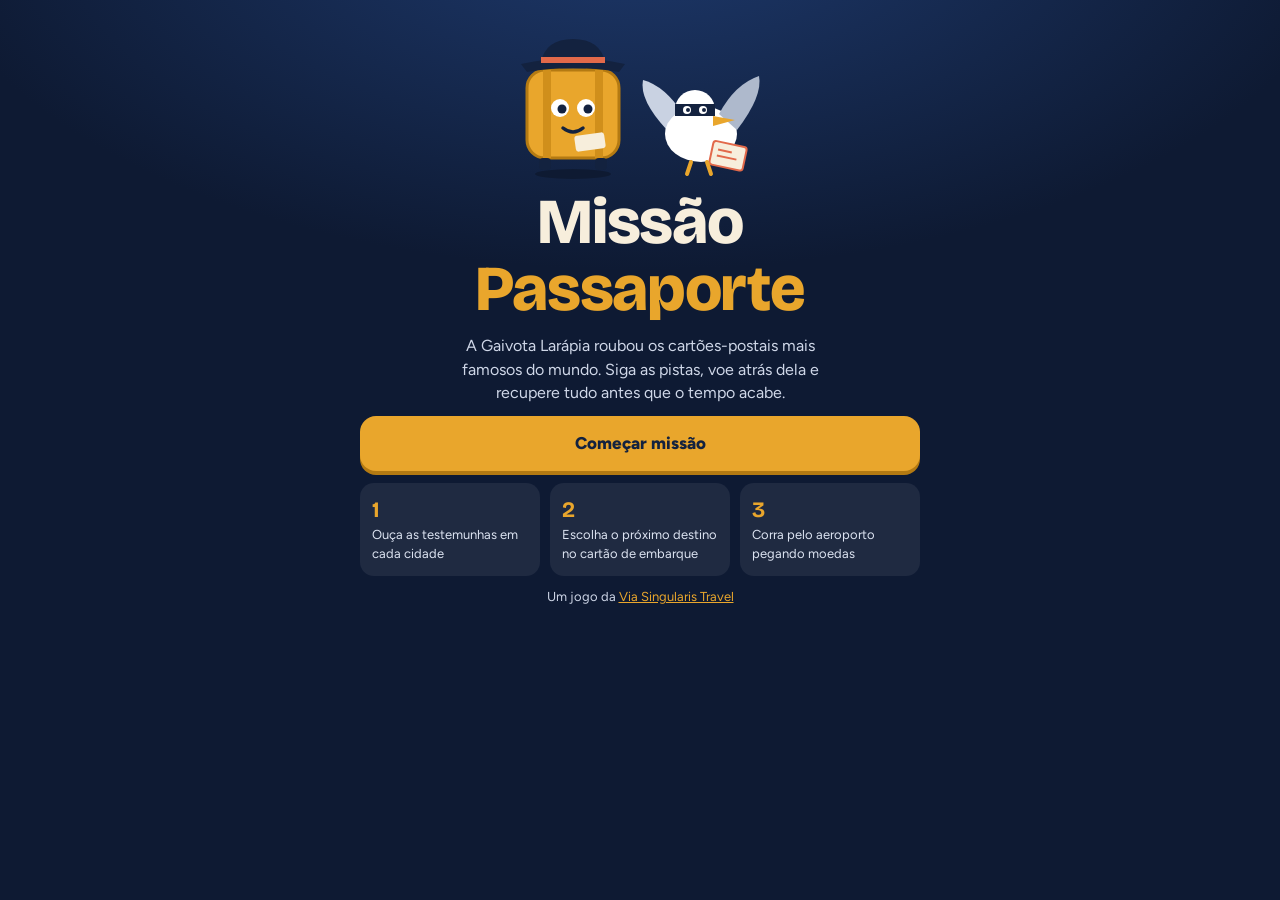
==== jogo/index.html @ bc51c883 "Adiciona o jogo Missão Passaporte" ====
<!doctype html>
<html lang="pt-BR">
<head>
<meta charset="utf-8">
<meta name="viewport" content="width=device-width,initial-scale=1,viewport-fit=cover">
<meta name="description" content="Missão Passaporte: um jogo de detetive viajante da Via Singularis Travel">
<title>Missão Passaporte</title>
<style>
@font-face{font-family:'Bricolage Grotesque';src:url(../bricolage-latin.woff2) format('woff2');font-weight:200 800;font-display:swap}
@font-face{font-family:'Figtree';src:url(../figtree-latin.woff2) format('woff2');font-weight:300 900;font-display:swap}
/* Layout: uma "caderneta de viagem" central, cartões de embarque como escolhas, céu noturno de aeroporto ao fundo */
:root{
  --sky:#0E1A33; --sky2:#16284D; --paper:#F7EEDC; --paper2:#EADDC3; --ink:#13223F; --muted:#5D6578;
  --amber:#E9A62C; --coral:#E2694A; --mint:#3FB28E; --line:rgba(19,34,63,.14);
  --display:'Bricolage Grotesque',system-ui,sans-serif; --text:'Figtree',system-ui,-apple-system,'Segoe UI',sans-serif;
  color-scheme:dark;
}
*{box-sizing:border-box}
html{background:var(--sky)}
html,body{min-height:100%}
body{margin:0;background:radial-gradient(1200px 600px at 50% -10%,#1E3A6E 0%,var(--sky) 60%) fixed,var(--sky);color:var(--paper);font-family:var(--text);font-size:16px;line-height:1.45;-webkit-font-smoothing:antialiased;
  padding-left:max(16px,env(safe-area-inset-left,0px));padding-right:max(16px,env(safe-area-inset-right,0px));padding-block:20px 32px}
button{font:inherit;cursor:pointer}
.wrap{max-width:560px;margin:0 auto;display:flex;flex-direction:column;gap:14px}
.hud{display:flex;align-items:center;gap:10px;justify-content:space-between;font-weight:700;font-size:14px}
.hud .brand{font-family:var(--display);letter-spacing:.02em;color:var(--amber)}
.chip{display:inline-flex;align-items:center;gap:6px;background:rgba(255,255,255,.08);border:1px solid rgba(255,255,255,.14);border-radius:999px;padding:6px 11px;font-variant-numeric:tabular-nums;white-space:nowrap}
.chip.low{background:rgba(226,105,74,.25);border-color:var(--coral)}
.chip svg{width:15px;height:15px}
.stamps{display:flex;gap:6px}
.stamps i{width:14px;height:14px;border-radius:4px;border:1.5px dashed rgba(247,238,220,.45);display:block}
.stamps i.on{background:var(--amber);border:1.5px solid var(--amber)}

.card{background:var(--paper);color:var(--ink);border-radius:22px;padding:20px;box-shadow:0 18px 40px rgba(0,0,0,.35);position:relative}
.eyebrow{font-size:12px;font-weight:800;letter-spacing:.14em;text-transform:uppercase;color:var(--coral)}
h1,h2,h3{font-family:var(--display);margin:0;line-height:1.05;text-wrap:balance}
h1{font-size:clamp(40px,11vw,64px);font-weight:800;letter-spacing:-.02em}
h2{font-size:clamp(28px,7vw,38px);font-weight:800;letter-spacing:-.01em}
h3{font-size:18px;font-weight:700}
p{margin:0}
.sub{color:var(--muted)}
.hero{text-align:center;display:flex;flex-direction:column;align-items:center;gap:12px;padding-top:6px}
.hero h1 span{display:block;color:var(--amber)}
.hero p{color:#CFD7E8;max-width:40ch}
.cast{display:flex;align-items:flex-end;justify-content:center;gap:4px;margin:4px 0 -4px}
.cast svg{height:150px;width:auto}
.cast .gull{height:110px;animation:bob 2.4s ease-in-out infinite}
@keyframes bob{50%{transform:translateY(-8px) rotate(-3deg)}}

.btn{display:flex;align-items:center;justify-content:center;gap:8px;width:100%;border:0;border-radius:16px;padding:15px 18px;font-weight:800;font-size:17px;background:var(--amber);color:var(--ink);box-shadow:0 4px 0 #B47A12;transition:transform .08s}
.btn:active{transform:translateY(3px);box-shadow:0 1px 0 #B47A12}
.btn.ghost{background:transparent;color:var(--paper);box-shadow:inset 0 0 0 2px rgba(247,238,220,.35)}
.btn.dark{background:var(--ink);color:var(--paper);box-shadow:0 4px 0 #050B18}
.btn:focus-visible,.pass:focus-visible,.wit:focus-visible{outline:3px solid #fff;outline-offset:3px}
.row{display:flex;gap:10px;flex-wrap:wrap}
.row>*{flex:1 1 160px}

.how{display:grid;grid-template-columns:repeat(3,minmax(0,1fr));gap:10px;text-align:left}
.how div{background:rgba(255,255,255,.07);border-radius:14px;padding:12px;font-size:13px;color:#DCE3F1}
.how b{display:block;font-family:var(--display);font-size:22px;color:var(--amber)}
.best{font-size:13px;color:#AEB8CE}

.banner{display:block;width:100%;height:auto;border-radius:16px;background:var(--sky2)}
.city-h{display:flex;align-items:baseline;justify-content:space-between;gap:10px;flex-wrap:wrap}
.fact{font-size:14px;background:var(--paper2);border-radius:12px;padding:10px 12px}
.fact b{color:var(--coral)}

.wits{display:grid;grid-template-columns:repeat(3,minmax(0,1fr));gap:10px}
.wit{display:flex;flex-direction:column;align-items:center;gap:6px;background:#fff;border:2px solid var(--line);border-radius:16px;padding:12px 6px;color:var(--ink);font-weight:700;font-size:14px}
.wit svg{width:44px;height:44px}
.wit small{font-weight:600;color:var(--muted);font-size:12px}
.wit[disabled]{opacity:.55;cursor:default}
.notes{display:flex;flex-direction:column;gap:8px;min-height:20px}
.note{background:#FFF8E6;border-left:4px solid var(--amber);border-radius:10px;padding:10px 12px;font-size:15px;animation:pop .25s ease-out}
.note b{display:block;font-size:12px;letter-spacing:.08em;text-transform:uppercase;color:var(--muted)}
@keyframes pop{from{transform:scale(.96);opacity:.4}}

.passes{display:grid;grid-template-columns:repeat(2,minmax(0,1fr));gap:10px}
.pass{position:relative;text-align:left;background:#fff;border:0;border-radius:14px;padding:12px 12px 12px 16px;color:var(--ink);box-shadow:0 2px 0 var(--line);overflow:hidden}
.pass::before{content:'';position:absolute;left:0;top:0;bottom:0;width:6px;background:var(--c)}
.pass small{display:block;font-size:11px;font-weight:800;letter-spacing:.12em;text-transform:uppercase;color:var(--muted)}
.pass b{display:block;font-family:var(--display);font-size:20px;line-height:1.1}
.pass span{font-size:13px;color:var(--muted)}
.pass::after{content:'';position:absolute;right:46px;top:8px;bottom:8px;border-right:2px dashed var(--line)}
.pass.spot::after{display:none}
.pass em{position:absolute;right:12px;top:50%;transform:translateY(-50%);font-style:normal;font-family:var(--display);font-weight:800;font-size:13px;color:var(--c)}

.runwrap{position:relative}
#run{display:block;width:100%;height:auto;border-radius:18px;background:var(--sky2);touch-action:manipulation;cursor:pointer}
.runhud{position:absolute;left:12px;right:12px;top:10px;display:flex;justify-content:space-between;font-weight:800;font-size:14px;pointer-events:none;text-shadow:0 1px 2px rgba(0,0,0,.5)}
.tip{text-align:center;font-size:14px;color:#CFD7E8}

.msg{text-align:center;display:flex;flex-direction:column;gap:10px;align-items:center}
.big{font-family:var(--display);font-size:64px;font-weight:800;line-height:1;color:var(--coral)}
.score{display:grid;grid-template-columns:1fr auto;gap:6px 14px;font-size:15px;text-align:left;width:100%}
.score span:nth-child(even){font-weight:800;text-align:right;font-variant-numeric:tabular-nums}
.score .tot{border-top:2px solid var(--line);padding-top:8px;font-family:var(--display);font-size:20px}
.rank{display:inline-block;background:var(--ink);color:var(--amber);font-family:var(--display);font-weight:800;padding:8px 14px;border-radius:999px;transform:rotate(-2deg)}
.foot{text-align:center;font-size:13px;color:#AEB8CE}
.foot a{color:var(--amber)}
.toast{position:fixed;left:50%;bottom:calc(20px + env(safe-area-inset-bottom,0px));transform:translateX(-50%);background:var(--paper);color:var(--ink);font-weight:700;padding:10px 16px;border-radius:12px;z-index:9;box-shadow:0 8px 24px rgba(0,0,0,.35)}
.sr{position:absolute;width:1px;height:1px;overflow:hidden;clip:rect(0 0 0 0)}
@media (max-width:420px){.how{grid-template-columns:1fr}.passes{grid-template-columns:1fr}.cast svg{height:120px}.cast .gull{height:88px}}
@media (prefers-reduced-motion:reduce){*{animation:none!important;transition:none!important}}
</style>

</head>
<body>
<main class="wrap" id="app" aria-live="polite"></main>

<script>
/* Conteúdo do jogo: cidades e pistas. Para incluir uma cidade, copie um bloco e ajuste.
   As pistas descrevem a cidade sem dizer o nome dela. */
const CIDADES = [
  { id: 'lisboa', nome: 'Lisboa', pais: 'Portugal', cor: '#2E7D4F', fato: 'O bonde amarelo 28 sobe e desce as colinas de Lisboa desde 1914.',
    comida: ['pastéis de nata ainda quentinhos', 'bacalhau com azeite'], idioma: ['“Obrigado!”', '“Bom dia, tudo bem?” com um sotaque diferente do nosso'],
    moeda: ['euros'], monumento: ['a Torre de Belém', 'um bonde amarelo subindo a ladeira'], bandeira: ['verde e vermelha, com um escudo no meio'],
    extra: ['Ficou ouvindo fado numa taberna', 'Perguntou onde ficava o bairro de Alfama'] },
  { id: 'paris', nome: 'Paris', pais: 'França', cor: '#1D4E9E', fato: 'A Torre Eiffel foi construída para uma exposição em 1889 e era para ser temporária.',
    comida: ['um croissant amanteigado', 'crepes de chocolate'], idioma: ['“Merci beaucoup!”', '“Bonjour!” com um biquinho caprichado'],
    moeda: ['euros'], monumento: ['a Torre Eiffel', 'a pirâmide de vidro do Louvre'], bandeira: ['de três listras em pé: azul, branca e vermelha'],
    extra: ['Passeou de barco pelo rio Sena', 'Queria ver a Mona Lisa de perto'] },
  { id: 'roma', nome: 'Roma', pais: 'Itália', cor: '#B4472F', fato: 'Quem joga uma moeda na Fontana di Trevi, diz a tradição, volta para a cidade.',
    comida: ['uma massa à carbonara', 'um gelato de pistache'], idioma: ['“Grazie mille!”', '“Ciao, bella!”'],
    moeda: ['euros'], monumento: ['o Coliseu', 'uma fonte onde todo mundo joga moedas'], bandeira: ['de três listras em pé: verde, branca e vermelha'],
    extra: ['Jogou uma moeda de costas numa fonte', 'Perguntou o caminho para o Vaticano'] },
  { id: 'barcelona', nome: 'Barcelona', pais: 'Espanha', cor: '#A64B12', fato: 'A Sagrada Família, de Antoni Gaudí, está em construção desde 1882.',
    comida: ['pão com tomate e azeite', 'tapas e churros'], idioma: ['“Gràcies!”, em catalão', '“Bon dia!”, também em catalão'],
    moeda: ['euros'], monumento: ['uma basílica cheia de torres que nunca fica pronta', 'um parque com bancos de mosaico colorido'], bandeira: ['vermelha e amarela, com um brasão'],
    extra: ['Caminhou pela Rambla até o porto', 'Queria ver um jogo no Camp Nou'] },
  { id: 'londres', nome: 'Londres', pais: 'Reino Unido', cor: '#8E1F2F', fato: 'O nome Big Ben é o do sino, não o da torre do relógio.',
    comida: ['fish and chips embrulhado no papel', 'chá das cinco com biscoitos'], idioma: ['“Cheers, mate!”', '“Thank you, lovely!”'],
    moeda: ['libras esterlinas'], monumento: ['o Big Ben', 'um ônibus vermelho de dois andares'], bandeira: ['azul, com cruzes vermelhas e brancas'],
    extra: ['Pegou o metrô que chamam de “Tube”', 'Esperou a troca da guarda no palácio'] },
  { id: 'novayork', nome: 'Nova York', pais: 'Estados Unidos', cor: '#13223F', fato: 'O Central Park é maior do que o principado de Mônaco.',
    comida: ['um bagel com cream cheese', 'um cachorro-quente de carrinho de rua'], idioma: ['“Thanks a lot!” bem apressado', '“Have a nice day!”'],
    moeda: ['dólares'], monumento: ['a Estátua da Liberdade', 'um táxi amarelo no meio do trânsito'], bandeira: ['de listras vermelhas e brancas, com estrelas'],
    extra: ['Passeou pelo Central Park', 'Queria ver as luzes da Times Square'] },
  { id: 'buenosaires', nome: 'Buenos Aires', pais: 'Argentina', cor: '#3B8FD1', fato: 'O bairro de La Boca é famoso pelas casas pintadas de todas as cores.',
    comida: ['alfajor de doce de leite', 'empanadas assadas'], idioma: ['“¡Gracias, che!”', '“¡Qué lindo día, che!”'],
    moeda: ['pesos argentinos'], monumento: ['um obelisco branco no meio de uma avenida enorme', 'casinhas coloridas no bairro de La Boca'], bandeira: ['azul-clara e branca, com um sol no meio'],
    extra: ['Assistiu a um casal dançando tango na rua', 'Tomou um mate com os amigos'] },
  { id: 'cusco', nome: 'Cusco', pais: 'Peru', cor: '#9C3D2E', fato: 'Cusco fica a 3.400 metros de altitude e foi a capital do Império Inca.',
    comida: ['um ceviche bem limãozinho', 'uma sopa quentinha de quinoa'], idioma: ['algumas palavras em quíchua, a língua dos incas', '“¡Gracias!” misturado com quíchua'],
    moeda: ['soles'], monumento: ['as ruínas de Machu Picchu', 'uma lhama enfeitada com fitas coloridas'], bandeira: ['vermelha e branca, com três listras em pé'],
    extra: ['Reclamou do ar rarefeito lá no alto', 'Comprou um gorro de lã de alpaca'] },
  { id: 'toquio', nome: 'Tóquio', pais: 'Japão', cor: '#C7364A', fato: 'No cruzamento de Shibuya, até 3 mil pessoas atravessam a rua de uma só vez.',
    comida: ['sushi numa esteira rolante', 'um ramen bem quente'], idioma: ['“Arigatō!” com uma reverência', '“Konnichiwa!”'],
    moeda: ['ienes'], monumento: ['uma torre de metal pintada de vermelho e branco', 'o monte Fuji ao longe'], bandeira: ['branca, com um círculo vermelho no meio'],
    extra: ['Pegou um trem-bala pontualíssimo', 'Queria ver as cerejeiras em flor'] },
  { id: 'cairo', nome: 'Cairo', pais: 'Egito', cor: '#C08A2E', fato: 'A Grande Pirâmide de Gizé tem cerca de 4.500 anos.',
    comida: ['koshari, o prato de rua mais famoso', 'tâmaras e chá de hibisco'], idioma: ['“Shukran!”, que é obrigado em árabe', '“Salam!”'],
    moeda: ['libras egípcias'], monumento: ['as pirâmides de Gizé', 'a Esfinge'], bandeira: ['vermelha, branca e preta, com uma águia dourada'],
    extra: ['Fez um passeio de barco pelo rio Nilo', 'Pechinchou num mercado cheio de especiarias'] },
];


/* ===== configuração ===== */
const JOGO = {
  site: 'https://www.vstravel.com.br/',        // "Conheça nossas viagens"
  compartilhar: 'https://www.vstravel.com.br/', // link enviado ao compartilhar
  horas: 96, paradas: 5,                         // horas iniciais e cidades por caso
  custoPista: 2, custoVoo: 6, custoErro: 10, custoChute: 6,
};

/* ===== personagens (originais) ===== */
const MALINHA = `<svg viewBox="0 0 120 150" role="img" aria-label="Agente Malinha, uma mala detetive">
  <ellipse cx="60" cy="144" rx="38" ry="5" fill="rgba(0,0,0,.25)"/>
  <rect x="44" y="30" width="32" height="14" rx="7" fill="none" stroke="#7A4A0C" stroke-width="6"/>
  <rect x="14" y="40" width="92" height="88" rx="18" fill="#E9A62C"/>
  <rect x="14" y="40" width="92" height="88" rx="18" fill="none" stroke="#B47A12" stroke-width="3"/>
  <rect x="30" y="40" width="8" height="88" fill="#D08F1B"/><rect x="82" y="40" width="8" height="88" fill="#D08F1B"/>
  <circle cx="47" cy="78" r="9" fill="#fff"/><circle cx="73" cy="78" r="9" fill="#fff"/>
  <circle cx="49" cy="79" r="4.5" fill="#13223F"/><circle cx="75" cy="79" r="4.5" fill="#13223F"/>
  <path d="M50 98 q10 8 20 0" fill="none" stroke="#13223F" stroke-width="3.5" stroke-linecap="round"/>
  <rect x="62" y="104" width="30" height="16" rx="3" fill="#F7EEDC" transform="rotate(-8 77 112)"/>
  <path d="M8 34 q52 -12 104 0 l-6 8 q-46 -8 -92 0z" fill="#13223F"/>
  <path d="M28 33 q4 -24 32 -24 q28 0 32 24z" fill="#13223F"/><rect x="28" y="27" width="64" height="6" fill="#E2694A"/>
  <rect x="26" y="128" width="12" height="12" rx="4" fill="#13223F"/><rect x="82" y="128" width="12" height="12" rx="4" fill="#13223F"/>
</svg>`;
const GAIVOTA = `<svg class="gull" viewBox="0 0 130 110" role="img" aria-label="Gaivota Larápia, com máscara e cartões-postais">
  <path d="M30 60 q-28 -30 -24 -50 q22 6 40 34z" fill="#C9D2E2"/>
  <ellipse cx="64" cy="64" rx="36" ry="28" fill="#fff"/>
  <path d="M100 60 q26 -34 22 -54 q-24 8 -40 38z" fill="#AEB9CC"/>
  <circle cx="58" cy="40" r="20" fill="#fff"/>
  <path d="M38 34 h40 v12 h-40z" fill="#13223F" rx="6"/><circle cx="50" cy="40" r="4" fill="#fff"/><circle cx="66" cy="40" r="4" fill="#fff"/>
  <circle cx="51" cy="40" r="2" fill="#13223F"/><circle cx="67" cy="40" r="2" fill="#13223F"/>
  <path d="M76 46 l22 4 l-22 6z" fill="#E9A62C"/>
  <g transform="rotate(12 92 86)"><rect x="74" y="74" width="34" height="24" rx="3" fill="#F7EEDC" stroke="#E2694A" stroke-width="2"/><path d="M80 82h14M80 88h20" stroke="#E2694A" stroke-width="2"/></g>
  <path d="M54 92 l-4 12 M70 92 l4 12" stroke="#E9A62C" stroke-width="4" stroke-linecap="round"/>
</svg>`;
const ICON = {
  clock:'<svg viewBox="0 0 24 24" fill="none" stroke="currentColor" stroke-width="2.4" stroke-linecap="round"><circle cx="12" cy="12" r="9"/><path d="M12 7v5l3 2"/></svg>',
  coin:'<svg viewBox="0 0 24 24"><circle cx="12" cy="12" r="9" fill="#E9A62C"/><circle cx="12" cy="12" r="5.5" fill="none" stroke="#B47A12" stroke-width="2"/></svg>',
  garcom:'<svg viewBox="0 0 48 48"><circle cx="24" cy="24" r="23" fill="#FCE3D8"/><circle cx="24" cy="19" r="8" fill="#9C5B3B"/><path d="M10 42 q14 -16 28 0z" fill="#13223F"/><path d="M20 30 l4 4 l4 -4z" fill="#fff"/><path d="M33 12 h10 M38 12 v-4" stroke="#13223F" stroke-width="2.5" stroke-linecap="round"/></svg>',
  taxista:'<svg viewBox="0 0 48 48"><circle cx="24" cy="24" r="23" fill="#FFF0C2"/><circle cx="24" cy="20" r="8" fill="#E1A57A"/><path d="M14 15 q10 -9 20 0 v2 h-20z" fill="#13223F"/><path d="M10 42 q14 -16 28 0z" fill="#E9A62C"/><rect x="18" y="7" width="12" height="5" rx="2" fill="#E9A62C"/></svg>',
  guia:'<svg viewBox="0 0 48 48"><circle cx="24" cy="24" r="23" fill="#D9F2E9"/><circle cx="24" cy="20" r="8" fill="#C98A5E"/><path d="M15 17 q9 -12 18 0" fill="#3B2A20"/><path d="M10 42 q14 -16 28 0z" fill="#3FB28E"/><path d="M36 26 v-16 l8 4 l-8 4" fill="#E2694A" stroke="#13223F" stroke-width="1.5"/></svg>',
};

/* ===== utilidades ===== */
const $ = s => document.querySelector(s);
const app = $('#app');
const esc = s => String(s ?? '').replace(/[&<>"']/g, c => ({'&':'&amp;','<':'&lt;','>':'&gt;','"':'&quot;',"'":'&#39;'}[c]));
const pick = a => a[Math.floor(Math.random() * a.length)];
const shuffle = a => { const b = [...a]; for (let i = b.length - 1; i > 0; i--) { const j = Math.floor(Math.random() * (i + 1)); [b[i], b[j]] = [b[j], b[i]]; } return b; };
const city = id => CIDADES.find(c => c.id === id);
const store = { get(k, d) { try { const v = localStorage.getItem(k); return v === null ? d : JSON.parse(v); } catch { return d; } }, set(k, v) { try { localStorage.setItem(k, JSON.stringify(v)); } catch { /* sem armazenamento */ } } };
function toast(t) { const el = document.createElement('div'); el.className = 'toast'; el.textContent = t; document.body.append(el); setTimeout(() => el.remove(), 2200); }

/* ===== estado ===== */
let S = null;
function novoCaso() {
  const rota = shuffle(CIDADES.map(c => c.id)).slice(0, JOGO.paradas);
  S = { rota, idx: 0, horas: JOGO.horas, moedas: 0, erros: 0, pistas: [], opcoes: null, errados: [] };
}
const atual = () => city(S.rota[S.idx]);
const proxima = () => city(S.rota[S.idx + 1]);
const ehFinal = () => S.idx === S.rota.length - 1;
function gastar(h) { S.horas = Math.max(0, S.horas - h); if (S.horas <= 0) { fim(false); return false; } return true; }

/* ===== testemunhas e pistas ===== */
const TESTEMUNHAS = [
  { id: 'garcom', nome: 'Garçom', tipos: ['comida', 'idioma'] },
  { id: 'taxista', nome: 'Taxista', tipos: ['moeda', 'bandeira'] },
  { id: 'guia', nome: 'Guia', tipos: ['monumento', 'extra'] },
];
const FRASE = {
  comida: v => `Ela comeu ${v} e disse que ia provar o mesmo no próximo destino.`,
  idioma: v => `Ela treinava uma frase para a próxima viagem: ${v}`,
  moeda: v => `Pediu para trocar o dinheiro todo por ${v}.`,
  bandeira: v => `Tinha um adesivo de bandeira na asa: ${v}.`,
  monumento: v => `Disse que queria muito uma foto com ${v}.`,
  extra: v => `${v} — é para lá que ela vai!`,
};
const ESCONDE = {
  garcom: c => `Ela passou correndo e pediu ${pick(c.comida)} para viagem. Está aqui na cidade, com certeza!`,
  taxista: c => `Levei uma gaivota de máscara até o cartão-postal mais famoso daqui. Ela queria se esconder lá.`,
  guia: c => `Ela se escondeu no ponto turístico mais conhecido da cidade. Você sabe qual é?`,
};
function pista(wid) {
  const w = TESTEMUNHAS.find(x => x.id === wid);
  if (ehFinal()) return ESCONDE[wid](atual());
  const c = proxima(); let tipo = pick(w.tipos);
  if (tipo === 'moeda' && c.moeda[0] === 'euros') tipo = 'bandeira'; // euro vale para várias cidades
  return FRASE[tipo](pick(c[tipo]));
}

/* ===== desenho das cidades (canvas) ===== */
function skyline(ctx, id, W, H, base, cor, alpha = 1) {
  ctx.save(); ctx.globalAlpha = alpha; ctx.fillStyle = cor; ctx.strokeStyle = cor;
  const g = base, cx = W / 2;
  const R = (x, y, w, h) => ctx.fillRect(x, y, w, h);
  const T = (pts) => { ctx.beginPath(); ctx.moveTo(pts[0], pts[1]); for (let i = 2; i < pts.length; i += 2) ctx.lineTo(pts[i], pts[i + 1]); ctx.closePath(); ctx.fill(); };
  switch (id) {
    case 'lisboa': // colinas, Torre de Belém e bonde
      ctx.beginPath(); ctx.moveTo(0, g); ctx.quadraticCurveTo(W * .25, g - 70, W * .5, g - 20); ctx.quadraticCurveTo(W * .75, g - 60, W, g - 10); ctx.lineTo(W, g); ctx.fill();
      R(cx - 22, g - 120, 44, 100); R(cx - 32, g - 60, 64, 40); for (let i = -2; i <= 2; i++) R(cx + i * 10 - 3, g - 128, 6, 10);
      R(W * .18, g - 64, 60, 26); ctx.globalAlpha = alpha * .5; R(W * .18 + 6, g - 58, 10, 10); R(W * .18 + 22, g - 58, 10, 10); R(W * .18 + 38, g - 58, 10, 10); break;
    case 'paris': // Torre Eiffel e telhados
      for (let i = 0; i < W; i += 46) R(i, g - 30 - (i % 3) * 8, 40, 30 + (i % 3) * 8);
      T([cx, g - 170, cx + 46, g, cx + 30, g, cx, g - 60, cx - 30, g, cx - 46, g]); R(cx - 26, g - 70, 52, 6); R(cx - 14, g - 120, 28, 5); break;
    case 'roma': // Coliseu
      ctx.beginPath(); ctx.ellipse(cx, g - 50, 130, 60, 0, Math.PI, 0); ctx.lineTo(cx + 130, g); ctx.lineTo(cx - 130, g); ctx.fill();
      ctx.globalCompositeOperation = 'destination-out';
      for (let r = 0; r < 3; r++) for (let i = -5; i <= 5; i++) { ctx.beginPath(); ctx.ellipse(cx + i * 22, g - 20 - r * 30, 6, 10, 0, 0, Math.PI * 2); ctx.fill(); }
      ctx.globalCompositeOperation = 'source-over'; break;
    case 'barcelona': // torres da basílica
      [[-60, 110], [-30, 150], [0, 175], [30, 150], [60, 110]].forEach(([dx, h]) => { T([cx + dx - 12, g, cx + dx + 12, g, cx + dx + 6, g - h, cx + dx, g - h - 18, cx + dx - 6, g - h]); });
      R(cx - 80, g - 40, 160, 40); break;
    case 'londres': // Big Ben e ônibus
      R(cx - 18, g - 150, 36, 150); T([cx - 22, g - 150, cx + 22, g - 150, cx, g - 190]);
      ctx.globalCompositeOperation = 'destination-out'; ctx.beginPath(); ctx.arc(cx, g - 122, 11, 0, 7); ctx.fill(); ctx.globalCompositeOperation = 'source-over';
      R(W * .62, g - 52, 96, 48); ctx.beginPath(); ctx.arc(W * .62 + 20, g - 4, 8, 0, 7); ctx.arc(W * .62 + 76, g - 4, 8, 0, 7); ctx.fill(); break;
    case 'novayork': // arranha-céus e a estátua
      [[.08, 120], [.16, 170], [.26, 95], [.34, 140], [.66, 150], [.74, 105], [.84, 185], [.92, 125]].forEach(([x, h]) => R(W * x, g - h, W * .07, h));
      R(cx - 10, g - 70, 20, 70); R(cx - 4, g - 120, 8, 52); R(cx + 4, g - 150, 5, 34); T([cx - 12, g - 128, cx + 12, g - 128, cx, g - 142]); break;
    case 'buenosaires': // Obelisco e casinhas
      T([cx - 16, g, cx + 16, g, cx + 10, g - 160, cx, g - 178, cx - 10, g - 160]);
      for (let i = 0; i < 5; i++) { R(W * .06 + i * 40, g - 44 - (i % 2) * 12, 34, 44 + (i % 2) * 12); R(W * .66 + i * 40, g - 36 - (i % 2) * 14, 34, 36 + (i % 2) * 14); } break;
    case 'cusco': // montanhas e ruínas
      T([0, g, W * .2, g - 120, W * .38, g - 60, W * .55, g - 170, W * .72, g - 80, W * .86, g - 110, W, g]);
      ctx.globalAlpha = alpha * .55; for (let i = 0; i < 6; i++) R(W * .3 + i * 22, g - 28 - (i % 2) * 8, 18, 28 + (i % 2) * 8); break;
    case 'toquio': // monte Fuji e torre
      ctx.globalAlpha = alpha * .55; T([W * .05, g, W * .3, g - 120, W * .55, g]); ctx.globalAlpha = alpha;
      T([cx + 40, g, cx + 84, g, cx + 66, g - 120, cx + 62, g - 168, cx + 58, g - 120]); R(cx + 48, g - 60, 28, 6); R(cx + 54, g - 110, 16, 5);
      for (let i = 0; i < 4; i++) R(W * .72 + i * 34, g - 50 - i * 18, 28, 50 + i * 18); break;
    case 'cairo': // pirâmides
      T([W * .12, g, W * .34, g - 120, W * .56, g]); T([W * .42, g, W * .62, g - 150, W * .82, g]); ctx.globalAlpha = alpha * .6; T([W * .74, g, W * .86, g - 70, W * .98, g]); break;
  }
  ctx.globalAlpha = alpha; R(0, g, W, H - g); ctx.restore();
}
function cityBanner(c) {
  const cv = document.createElement('canvas'); const W = 640, H = 260; cv.width = W; cv.height = H; cv.className = 'banner';
  cv.setAttribute('role', 'img'); cv.setAttribute('aria-label', `Silhueta de ${c.nome}`);
  const x = cv.getContext('2d'); const gr = x.createLinearGradient(0, 0, 0, H); gr.addColorStop(0, '#1E3A6E'); gr.addColorStop(1, c.cor); x.fillStyle = gr; x.fillRect(0, 0, W, H);
  x.fillStyle = 'rgba(255,255,255,.7)'; for (let i = 0; i < 26; i++) { x.fillRect((i * 97) % W, (i * 53) % 110, 2, 2); }
  x.fillStyle = '#F7EEDC'; x.beginPath(); x.arc(W * .84, 54, 22, 0, 7); x.fill();
  skyline(x, c.id, W, H, H - 30, 'rgba(14,26,51,.88)');
  return cv;
}

/* ===== telas ===== */
function hud() {
  const low = S.horas <= 16;
  return `<div class="hud"><span class="brand">Missão Passaporte</span>
    <span style="display:flex;gap:8px"><span class="chip${low ? ' low' : ''}" title="Horas restantes">${ICON.clock}${S.horas} h</span><span class="chip" title="Moedas">${ICON.coin}${S.moedas}</span></span></div>
    <div class="hud"><span class="stamps" aria-label="Postais recuperados: ${S.idx} de ${S.rota.length - 1}">${S.rota.slice(1).map((_, i) => `<i class="${i < S.idx ? 'on' : ''}"></i>`).join('')}</span>
    <span style="font-size:13px;color:#AEB8CE">${S.idx} de ${S.rota.length - 1} postais</span></div>`;
}

function telaInicio() {
  const best = store.get('mp-recorde', 0);
  app.innerHTML = `<section class="hero">
    <div class="cast">${MALINHA}${GAIVOTA}</div>
    <h1>Missão<span>Passaporte</span></h1>
    <p>A Gaivota Larápia roubou os cartões-postais mais famosos do mundo. Siga as pistas, voe atrás dela e recupere tudo antes que o tempo acabe.</p>
    <button class="btn" id="go">Começar missão</button>
    <div class="how"><div><b>1</b>Ouça as testemunhas em cada cidade</div><div><b>2</b>Escolha o próximo destino no cartão de embarque</div><div><b>3</b>Corra pelo aeroporto pegando moedas</div></div>
    ${best ? `<p class="best">Seu recorde: ${best} pontos</p>` : ''}
    <p class="foot">Um jogo da <a href="${JOGO.site}" target="_blank" rel="noopener">Via Singularis Travel</a></p>
  </section>`;
  $('#go').onclick = () => { novoCaso(); telaBriefing(); };
}

function telaBriefing() {
  const c = atual();
  app.innerHTML = `${hud()}<section class="card msg">
    <span class="eyebrow">Caso aberto</span><h2>Alerta em ${esc(c.nome)}!</h2>
    <p>A Gaivota Larápia foi vista em <b>${esc(c.nome)}, ${esc(c.pais)}</b> com uma pilha de cartões-postais roubados. Ela vai passar por ${S.rota.length - 1} cidades até se esconder.</p>
    <p class="sub">Você tem <b>${S.horas} horas</b>. Cada testemunha custa ${JOGO.custoPista} h e cada voo, ${JOGO.custoVoo} h. Voo errado custa ${JOGO.custoErro} h.</p>
    <button class="btn dark" id="go">Investigar</button></section>`;
  $('#go').onclick = telaCidade;
}

function telaCidade() {
  const c = atual(), final = ehFinal();
  app.innerHTML = `${hud()}<section class="card" style="display:flex;flex-direction:column;gap:14px">
    <div class="city-h"><div><span class="eyebrow">${final ? 'Última parada' : `Parada ${S.idx + 1}`}</span><h2>${esc(c.nome)}</h2></div><span class="sub">${esc(c.pais)}</span></div>
    <div id="bn"></div>
    <p class="fact"><b>Você sabia?</b> ${esc(c.fato)}</p>
    <h3>${final ? 'A Gaivota está escondida nesta cidade. Pergunte por aí:' : 'Para onde a Gaivota foi? Pergunte às testemunhas:'}</h3>
    <div class="wits">${TESTEMUNHAS.map(w => `<button class="wit" data-w="${w.id}"${S.pistas.some(p => p.w === w.id) ? ' disabled' : ''}>${ICON[w.id]}${w.nome}<small>−${JOGO.custoPista} h</small></button>`).join('')}</div>
    <div class="notes">${S.pistas.map(p => `<div class="note"><b>${esc(p.nome)}</b>${esc(p.t)}</div>`).join('')}</div>
    <button class="btn" id="go">${final ? 'Descobrir o esconderijo' : 'Escolher o próximo destino'}</button></section>`;
  $('#bn').append(cityBanner(c));
  app.querySelectorAll('.wit').forEach(b => b.onclick = () => {
    if (!gastar(JOGO.custoPista)) return;
    const w = TESTEMUNHAS.find(x => x.id === b.dataset.w);
    S.pistas.push({ w: w.id, nome: w.nome, t: pista(w.id) });
    telaCidade();
  });
  $('#go').onclick = final ? telaEsconderijo : telaDestinos;
}

function telaDestinos() {
  const certa = proxima();
  if (!S.opcoes) S.opcoes = shuffle([certa.id, ...shuffle(CIDADES.filter(c => c.id !== certa.id && c.id !== atual().id).map(c => c.id)).slice(0, 3)]);
  app.innerHTML = `${hud()}<section class="card" style="display:flex;flex-direction:column;gap:14px">
    <span class="eyebrow">Portão de embarque</span><h2>Escolha o voo</h2>
    <p class="sub">Confira as pistas e embarque para onde a Gaivota foi.</p>
    ${S.pistas.length ? `<div class="notes">${S.pistas.map(p => `<div class="note"><b>${esc(p.nome)}</b>${esc(p.t)}</div>`).join('')}</div>` : ''}
    <div class="passes">${S.opcoes.map((id, i) => { const c = city(id); return `<button class="pass" style="--c:${c.cor}" data-c="${id}"${S.errados.includes(id) ? ' disabled style="opacity:.45"' : ''}><small>Voo VS ${String(101 + i * 37)}</small><b>${esc(c.nome)}</b><span>${esc(c.pais)}</span><em>${JOGO.custoVoo}h</em></button>`; }).join('')}</div>
    <button class="btn ghost" id="back" style="color:var(--ink);box-shadow:inset 0 0 0 2px var(--line)">Voltar e ouvir mais testemunhas</button></section>`;
  app.querySelectorAll('.pass').forEach(b => b.onclick = () => embarcar(b.dataset.c));
  $('#back').onclick = telaCidade;
}

function embarcar(id) {
  if (id !== proxima().id) {
    S.erros++; S.errados.push(id);
    if (!gastar(JOGO.custoErro)) return;
    const c = city(id);
    app.innerHTML = `${hud()}<section class="card msg"><span class="eyebrow">Pista fria</span><h2>Ninguém viu a Gaivota em ${esc(c.nome)}</h2>
      <p>Você perdeu ${JOGO.custoErro} horas indo e voltando. Ela continua escondida em algum lugar a partir de <b>${esc(atual().nome)}</b>.</p>
      <button class="btn dark" id="go">Voltar ao portão</button></section>`;
    $('#go').onclick = telaDestinos; return;
  }
  if (!gastar(JOGO.custoVoo)) return;
  telaCorrida(proxima());
}

function telaEsconderijo() {
  const c = atual();
  if (!S.opcoes) S.opcoes = shuffle([c.id, ...shuffle(CIDADES.filter(x => x.id !== c.id).map(x => x.id)).slice(0, 3)]);
  app.innerHTML = `${hud()}<section class="card" style="display:flex;flex-direction:column;gap:14px">
    <span class="eyebrow">Flagrante</span><h2>Onde a Gaivota se escondeu?</h2>
    <p class="sub">Ela está no cartão-postal mais famoso de ${esc(c.nome)}. Chute errado custa ${JOGO.custoChute} h.</p>
    <div class="passes">${S.opcoes.map(id => { const x = city(id); return `<button class="pass spot" style="--c:${c.cor}" data-c="${id}"><small>Esconderijo</small><b style="font-size:17px">${esc(x.monumento[0][0].toUpperCase() + x.monumento[0].slice(1))}</b></button>`; }).join('')}</div></section>`;
  app.querySelectorAll('.pass').forEach(b => b.onclick = () => {
    if (b.dataset.c === c.id) return fim(true);
    S.erros++; b.disabled = true; b.style.opacity = .45;
    if (!gastar(JOGO.custoChute)) return;
    toast('Não está aí! Tente outro lugar.'); app.querySelector('.chip').innerHTML = ICON.clock + S.horas + ' h';
  });
}

/* ===== corridinha (canvas) ===== */
let loop = null;
if (!CanvasRenderingContext2D.prototype.roundRect) CanvasRenderingContext2D.prototype.roundRect = function (x, y, w, h) { this.rect(x, y, w, h); };
function telaCorrida(dest) {
  app.innerHTML = `${hud()}<section style="display:flex;flex-direction:column;gap:10px">
    <div class="runwrap"><canvas id="run" width="480" height="300" aria-label="Corrida pelo aeroporto: toque ou aperte espaço para pular"></canvas>
    <div class="runhud"><span>Rumo a ${esc(dest.nome)}</span><span id="rt"></span></div></div>
    <p class="tip">Toque na tela ou aperte <b>espaço</b> para pular os obstáculos e pegar moedas.</p>
    <button class="btn ghost" id="skip">Pular corrida</button></section>`;
  const cv = $('#run'), x = cv.getContext('2d'), W = 480, H = 300, G = 250;
  const DUR = 16000; let t0 = null, last = 0, coins = 0, hits = 0, inv = 0;
  const p = { x: 70, y: G, vy: 0, w: 46, h: 54 };
  const items = []; let spawn = 0, speed = 300, bgX = 0, done = false;
  const jump = () => { if (p.y >= G - .5) { p.vy = -760; } };
  const key = e => { if (e.code === 'Space' || e.code === 'ArrowUp') { e.preventDefault(); jump(); } };
  cv.addEventListener('pointerdown', e => { e.preventDefault(); jump(); });
  addEventListener('keydown', key);
  const end = () => {
    if (done) return; done = true; cancelAnimationFrame(loop); removeEventListener('keydown', key);
    S.moedas += coins; S.horas = Math.max(1, S.horas - hits); S.idx++; S.pistas = []; S.opcoes = null; S.errados = [];
    telaChegada(coins, hits);
  };
  $('#skip').onclick = end;
  function drawP() {
    if (inv > 0 && Math.floor(inv / 80) % 2) return;
    const bx = p.x, by = p.y - p.h;
    x.fillStyle = '#7A4A0C'; x.fillRect(bx + 15, by - 8, 16, 4); x.fillRect(bx + 15, by - 8, 4, 10); x.fillRect(bx + 27, by - 8, 4, 10);
    x.fillStyle = '#E9A62C'; x.beginPath(); x.roundRect(bx, by, p.w, p.h - 6, 10); x.fill();
    x.fillStyle = '#fff'; x.beginPath(); x.arc(bx + 17, by + 20, 6, 0, 7); x.arc(bx + 31, by + 20, 6, 0, 7); x.fill();
    x.fillStyle = '#13223F'; x.beginPath(); x.arc(bx + 19, by + 21, 3, 0, 7); x.arc(bx + 33, by + 21, 3, 0, 7); x.fill();
    x.fillRect(bx - 4, by - 2, p.w + 8, 5); x.fillRect(bx + 8, by - 12, p.w - 16, 11);
    const leg = (performance.now() / 90) % 2 < 1 && p.y >= G - .5;
    x.fillRect(bx + 8, by + p.h - 6, 9, leg ? 6 : 3); x.fillRect(bx + p.w - 17, by + p.h - 6, 9, leg ? 3 : 6);
  }
  function frame(ts) {
    if (!t0) { t0 = ts; last = ts; }
    const dt = Math.min(40, ts - last) / 1000; last = ts; const el = ts - t0;
    speed = 300 + el / 60; bgX = (bgX + speed * dt * .25) % W;
    p.vy += 2100 * dt; p.y = Math.min(G, p.y + p.vy * dt); if (p.y >= G) p.vy = 0;
    if (inv > 0) inv -= dt * 1000;
    spawn -= dt * 1000;
    if (spawn <= 0 && el < DUR - 1200) {
      const r = Math.random();
      if (r < .42) items.push({ k: 'cone', x: W + 20, y: G, w: 26, h: 34 });
      else if (r < .58) items.push({ k: 'cart', x: W + 20, y: G, w: 46, h: 30 });
      else { const hgt = Math.random() < .5 ? 0 : 70; for (let i = 0; i < 3; i++) items.push({ k: 'coin', x: W + 20 + i * 34, y: G - 30 - hgt, w: 20, h: 20 }); }
      spawn = 700 + Math.random() * 650;
    }
    // fundo
    const gr = x.createLinearGradient(0, 0, 0, H); gr.addColorStop(0, '#1E3A6E'); gr.addColorStop(1, dest.cor); x.fillStyle = gr; x.fillRect(0, 0, W, H);
    x.save(); x.translate(-bgX, 0); skyline(x, dest.id, W, H, G, 'rgba(14,26,51,.55)', 1); x.translate(W, 0); skyline(x, dest.id, W, H, G, 'rgba(14,26,51,.55)', 1); x.restore();
    x.fillStyle = '#0E1A33'; x.fillRect(0, G, W, H - G); x.fillStyle = 'rgba(247,238,220,.35)';
    for (let i = -((el * speed / 1000) % 60); i < W; i += 60) x.fillRect(i, G + 22, 30, 4);
    // itens
    for (const it of items) {
      it.x -= speed * dt;
      if (it.k === 'coin') { x.fillStyle = '#E9A62C'; x.beginPath(); x.arc(it.x + 10, it.y - 10, 10, 0, 7); x.fill(); x.strokeStyle = '#B47A12'; x.lineWidth = 2.5; x.beginPath(); x.arc(it.x + 10, it.y - 10, 5.5, 0, 7); x.stroke(); }
      else if (it.k === 'cone') { x.fillStyle = '#E2694A'; x.beginPath(); x.moveTo(it.x, it.y); x.lineTo(it.x + it.w / 2, it.y - it.h); x.lineTo(it.x + it.w, it.y); x.fill(); x.fillStyle = '#F7EEDC'; x.fillRect(it.x + 6, it.y - 18, it.w - 12, 5); }
      else { x.fillStyle = '#9AA6BD'; x.fillRect(it.x, it.y - it.h, it.w, 6); x.fillRect(it.x + 4, it.y - it.h, 4, it.h - 6); x.fillStyle = '#3FB28E'; x.fillRect(it.x + 10, it.y - it.h - 20, 30, 20); x.fillStyle = '#9AA6BD'; x.beginPath(); x.arc(it.x + 10, it.y - 3, 4, 0, 7); x.arc(it.x + 38, it.y - 3, 4, 0, 7); x.fill(); }
      const hitX = it.x < p.x + p.w - 8 && it.x + it.w > p.x + 8, top = p.y - p.h + 6;
      if (it.k === 'coin' && !it.got && hitX && it.y > top && it.y - it.h < p.y) { it.got = true; coins++; }
      if (it.k !== 'coin' && !it.hit && hitX && p.y > it.y - it.h + 6 && inv <= 0) { it.hit = true; hits++; inv = 900; }
    }
    for (let i = items.length - 1; i >= 0; i--) if (items[i].x < -60 || items[i].got) items.splice(i, 1);
    drawP();
    const rt = $('#rt'); if (rt) rt.textContent = `${coins} moedas · ${Math.max(0, Math.ceil((DUR - el) / 1000))} s`;
    if (el >= DUR) return end();
    loop = requestAnimationFrame(frame);
  }
  loop = requestAnimationFrame(frame);
}

function telaChegada(coins, hits) {
  const c = atual();
  app.innerHTML = `${hud()}<section class="card msg"><span class="eyebrow">Postal recuperado</span><h2>Pousou em ${esc(c.nome)}!</h2>
    <p>Você achou mais um cartão-postal largado pela Gaivota${coins ? ` e pegou <b>${coins} moedas</b> no caminho` : ''}.${hits ? ` Os tropeços custaram ${hits} h.` : ''}</p>
    <button class="btn dark" id="go">${ehFinal() ? 'Ela está por perto. Investigar!' : 'Continuar investigando'}</button></section>`;
  $('#go').onclick = telaCidade;
}

/* ===== final ===== */
function fim(venceu) {
  cancelAnimationFrame(loop);
  const postais = venceu ? S.rota.length - 1 : S.idx;
  const pts = venceu ? { horas: S.horas * 10, moedas: S.moedas * 5, bonus: S.erros === 0 ? 200 : 0 } : { horas: 0, moedas: S.moedas * 5, bonus: postais * 40 };
  const total = pts.horas + pts.moedas + pts.bonus;
  const rank = !venceu ? 'Turista distraído' : total >= 900 ? 'Agente Ouro' : total >= 600 ? 'Detetive Viajante' : 'Estagiário de Bordo';
  const best = store.get('mp-recorde', 0); const recorde = total > best; if (recorde) store.set('mp-recorde', total);
  const texto = venceu ? `Peguei a Gaivota Larápia e recuperei ${postais} cartões-postais! Fiz ${total} pontos na Missão Passaporte. Consegue me superar?` : `A Gaivota Larápia escapou de mim depois de ${postais} cidades. Fiz ${total} pontos na Missão Passaporte. Tenta você!`;
  const share = `${texto} ${JOGO.compartilhar}`;
  app.innerHTML = `<section class="card msg">
    <div class="cast" style="margin:0">${venceu ? MALINHA : GAIVOTA}</div>
    <span class="eyebrow">${venceu ? 'Missão cumprida' : 'Tempo esgotado'}</span>
    <h2>${venceu ? 'Gaivota capturada!' : 'A Gaivota escapou!'}</h2>
    <span class="rank">${rank}</span>
    <div class="score">${venceu ? `<span>Horas de sobra (${S.horas} h × 10)</span><span>${pts.horas}</span>` : ''}<span>Moedas (${S.moedas} × 5)</span><span>${pts.moedas}</span>
      <span>${venceu ? 'Bônus sem errar nenhum voo' : `Postais recuperados (${postais} × 40)`}</span><span>${pts.bonus}</span>
      <span class="tot">Total</span><span class="tot">${total}</span></div>
    ${recorde ? '<p><b>Novo recorde!</b></p>' : best ? `<p class="sub">Seu recorde: ${best}</p>` : ''}
    <div class="row" style="width:100%"><button class="btn" id="share">Compartilhar</button><a class="btn dark" href="https://wa.me/?text=${encodeURIComponent(share)}" target="_blank" rel="noopener" style="text-decoration:none">Enviar no WhatsApp</a></div>
    <button class="btn ghost" id="again" style="color:var(--ink);box-shadow:inset 0 0 0 2px var(--line)">Jogar de novo</button>
  </section>
  <p class="foot">Gostou de viajar pelo mundo? <a href="${JOGO.site}" target="_blank" rel="noopener">Conheça as viagens da Via Singularis Travel</a></p>`;
  $('#again').onclick = () => { novoCaso(); telaBriefing(); };
  $('#share').onclick = async () => {
    try { if (navigator.share) { await navigator.share({ title: 'Missão Passaporte', text: texto, url: JOGO.compartilhar }); return; } } catch (e) { if (e && e.name === 'AbortError') return; }
    try { await navigator.clipboard.writeText(share); toast('Texto copiado! Cole onde quiser.'); }
    catch { toast('Use o botão do WhatsApp para compartilhar.'); }
  };
}

telaInicio();
</script>

</body>
</html>
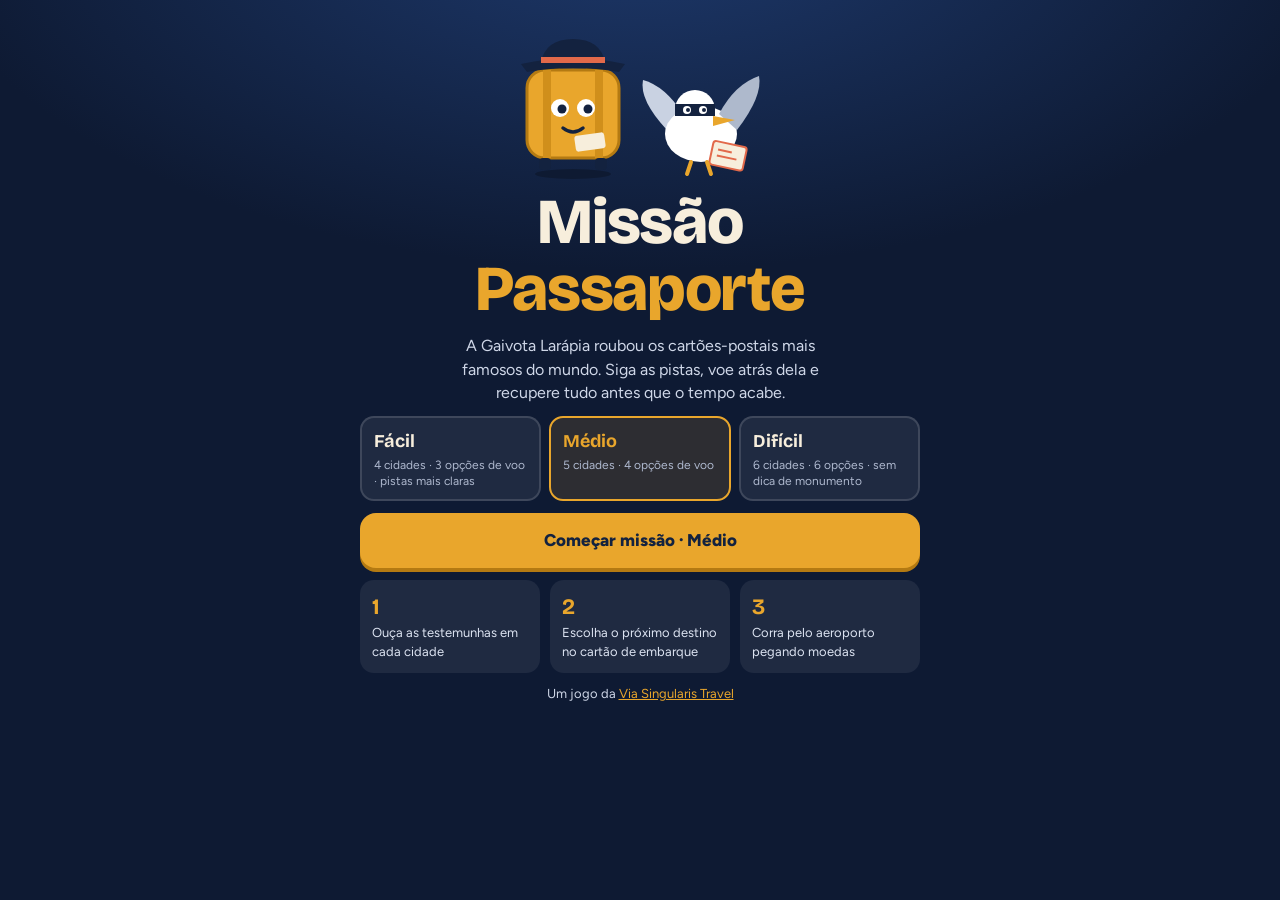
==== commit 75f421e6: "Jogo: fotos dos pontos turísticos e níveis de dificuldade" ====
--- a/jogo/index.html
+++ b/jogo/index.html
@@ -60,6 +60,16 @@
 .how b{display:block;font-family:var(--display);font-size:22px;color:var(--amber)}
 .best{font-size:13px;color:#AEB8CE}
 
+.levels{display:grid;grid-template-columns:repeat(3,minmax(0,1fr));gap:8px;width:100%}
+.lvl{display:flex;flex-direction:column;gap:4px;align-items:flex-start;text-align:left;background:rgba(255,255,255,.07);border:2px solid rgba(255,255,255,.14);border-radius:14px;padding:10px 12px;color:var(--paper)}
+.lvl b{font-family:var(--display);font-size:18px}
+.lvl small{font-size:12px;color:#AEB8CE;line-height:1.3}
+.lvl.on{border-color:var(--amber);background:rgba(233,166,44,.14)}
+.lvl.on b{color:var(--amber)}
+.photo{margin:0;display:flex;flex-direction:column;gap:6px}
+.photo img{display:block;width:100%;height:240px;object-fit:cover;border-radius:16px;background:var(--sky2)}
+.photo figcaption{font-size:11px;color:var(--muted)}
+.photo a{color:inherit}
 .banner{display:block;width:100%;height:auto;border-radius:16px;background:var(--sky2)}
 .city-h{display:flex;align-items:baseline;justify-content:space-between;gap:10px;flex-wrap:wrap}
 .fact{font-size:14px;background:var(--paper2);border-radius:12px;padding:10px 12px}
@@ -100,7 +110,7 @@
 .foot a{color:var(--amber)}
 .toast{position:fixed;left:50%;bottom:calc(20px + env(safe-area-inset-bottom,0px));transform:translateX(-50%);background:var(--paper);color:var(--ink);font-weight:700;padding:10px 16px;border-radius:12px;z-index:9;box-shadow:0 8px 24px rgba(0,0,0,.35)}
 .sr{position:absolute;width:1px;height:1px;overflow:hidden;clip:rect(0 0 0 0)}
-@media (max-width:420px){.how{grid-template-columns:1fr}.passes{grid-template-columns:1fr}.cast svg{height:120px}.cast .gull{height:88px}}
+@media (max-width:420px){.levels{grid-template-columns:1fr}.lvl{flex-direction:row;align-items:baseline;gap:10px}.photo img{height:200px}.how{grid-template-columns:1fr}.passes{grid-template-columns:1fr}.cast svg{height:120px}.cast .gull{height:88px}}
 @media (prefers-reduced-motion:reduce){*{animation:none!important;transition:none!important}}
 </style>
 
@@ -163,6 +173,48 @@
   custoPista: 2, custoVoo: 6, custoErro: 10, custoChute: 6,
 };
 
+/* ===== níveis de dificuldade ===== */
+const NIVEIS = {
+  facil:   { nome: 'Fácil',   desc: '4 cidades · 3 opções de voo · pistas mais claras', paradas: 4, horas: 120, opcoes: 3, corrida: 12000, vel: 240, mult: 1 },
+  medio:   { nome: 'Médio',   desc: '5 cidades · 4 opções de voo',                     paradas: 5, horas: 96,  opcoes: 4, corrida: 16000, vel: 300, mult: 1.5 },
+  dificil: { nome: 'Difícil', desc: '6 cidades · 6 opções · sem dica de monumento',    paradas: 6, horas: 84,  opcoes: 6, corrida: 20000, vel: 360, mult: 2 },
+};
+let NIVEL = 'medio';
+
+/* ===== fotos dos pontos turísticos (Wikimedia Commons, licenças livres) =====
+   O jogo busca a foto, o autor e a licença direto no Commons; sem internet, mostra a silhueta. */
+const FOTOS = {
+  lisboa: 'Torre de Belém - Lisboa Portugal.jpg',
+  paris: 'Paris - The Eiffel Tower in spring - 2307.jpg',
+  roma: 'Colosseum - Rome - Italy (16800139540).jpg',
+  barcelona: 'La Sagrada Família Basílica in Barcelona, Spain.jpg',
+  londres: 'Big Ben Elizabeth Tower London 2023 01.jpg',
+  novayork: 'Statue of Liberty, NY.jpg',
+  buenosaires: 'Buenos Aires - Obelisco.jpg',
+  cusco: 'Machu Picchu, Peru.jpg',
+  toquio: 'Tokyo Tower, Minato City.jpg',
+  cairo: 'All Gizah Pyramids.jpg',
+};
+const FOTO = {}; // id -> { src, autor, licenca, pagina }
+async function carregarFotos() {
+  try {
+    const titles = Object.values(FOTOS).map(f => 'File:' + f).join('|');
+    const url = 'https://commons.wikimedia.org/w/api.php?origin=*&format=json&action=query&prop=imageinfo&iiprop=url|extmetadata&iiurlwidth=960&titles=' + encodeURIComponent(titles);
+    const r = await fetch(url); if (!r.ok) return;
+    const j = await r.json();
+    const txt = h => { const d = document.createElement('div'); d.innerHTML = h || ''; return (d.textContent || '').replace(/\s+/g, ' ').trim(); };
+    const norm = t => (t || '').replace(/^File:/, '').replace(/_/g, ' ');
+    const porNome = {};
+    for (const pg of Object.values(j.query?.pages || {})) {
+      const ii = pg.imageinfo?.[0]; if (!ii) continue;
+      const m = ii.extmetadata || {};
+      porNome[norm(pg.title)] = { src: ii.thumburl || ii.url, autor: txt(m.Artist?.value).slice(0, 80) || 'autor no Commons', licenca: txt(m.LicenseShortName?.value) || 'licença livre', pagina: ii.descriptionurl };
+    }
+    (j.query?.normalized || []).forEach(n => { if (porNome[norm(n.to)]) porNome[norm(n.from)] = porNome[norm(n.to)]; });
+    for (const [id, f] of Object.entries(FOTOS)) { const x = porNome[f]; if (x && x.src) { FOTO[id] = x; const im = new Image(); im.src = x.src; } }
+  } catch { /* sem internet ou bloqueado: fica a silhueta */ }
+}
+
 /* ===== personagens (originais) ===== */
 const MALINHA = `<svg viewBox="0 0 120 150" role="img" aria-label="Agente Malinha, uma mala detetive">
   <ellipse cx="60" cy="144" rx="38" ry="5" fill="rgba(0,0,0,.25)"/>
@@ -210,8 +262,9 @@
 /* ===== estado ===== */
 let S = null;
 function novoCaso() {
-  const rota = shuffle(CIDADES.map(c => c.id)).slice(0, JOGO.paradas);
-  S = { rota, idx: 0, horas: JOGO.horas, moedas: 0, erros: 0, pistas: [], opcoes: null, errados: [] };
+  const N = NIVEIS[NIVEL];
+  const rota = shuffle(CIDADES.map(c => c.id)).slice(0, N.paradas);
+  S = { rota, idx: 0, horas: N.horas, moedas: 0, erros: 0, pistas: [], opcoes: null, errados: [], nivel: NIVEL };
 }
 const atual = () => city(S.rota[S.idx]);
 const proxima = () => city(S.rota[S.idx + 1]);
@@ -240,7 +293,9 @@
 function pista(wid) {
   const w = TESTEMUNHAS.find(x => x.id === wid);
   if (ehFinal()) return ESCONDE[wid](atual());
-  const c = proxima(); let tipo = pick(w.tipos);
+  const c = proxima(); let tipos = w.tipos;
+  if (w.id === 'guia') tipos = NIVEL === 'facil' ? ['monumento'] : NIVEL === 'dificil' ? ['extra'] : tipos;
+  let tipo = pick(tipos);
   if (tipo === 'moeda' && c.moeda[0] === 'euros') tipo = 'bandeira'; // euro vale para várias cidades
   return FRASE[tipo](pick(c[tipo]));
 }
@@ -309,23 +364,26 @@
 }
 
 function telaInicio() {
-  const best = store.get('mp-recorde', 0);
+  NIVEL = store.get('mp-nivel', 'medio'); if (!NIVEIS[NIVEL]) NIVEL = 'medio';
+  const best = store.get('mp-recorde-' + NIVEL, 0);
   app.innerHTML = `<section class="hero">
     <div class="cast">${MALINHA}${GAIVOTA}</div>
     <h1>Missão<span>Passaporte</span></h1>
     <p>A Gaivota Larápia roubou os cartões-postais mais famosos do mundo. Siga as pistas, voe atrás dela e recupere tudo antes que o tempo acabe.</p>
-    <button class="btn" id="go">Começar missão</button>
+    <div class="levels" role="radiogroup" aria-label="Dificuldade">${Object.entries(NIVEIS).map(([k, n]) => `<button class="lvl${k === NIVEL ? ' on' : ''}" role="radio" aria-checked="${k === NIVEL}" data-n="${k}"><b>${n.nome}</b><small>${n.desc}</small></button>`).join('')}</div>
+    <button class="btn" id="go">Começar missão · ${NIVEIS[NIVEL].nome}</button>
     <div class="how"><div><b>1</b>Ouça as testemunhas em cada cidade</div><div><b>2</b>Escolha o próximo destino no cartão de embarque</div><div><b>3</b>Corra pelo aeroporto pegando moedas</div></div>
-    ${best ? `<p class="best">Seu recorde: ${best} pontos</p>` : ''}
+    ${best ? `<p class="best">Seu recorde no ${NIVEIS[NIVEL].nome}: ${best} pontos</p>` : ''}
     <p class="foot">Um jogo da <a href="${JOGO.site}" target="_blank" rel="noopener">Via Singularis Travel</a></p>
   </section>`;
   $('#go').onclick = () => { novoCaso(); telaBriefing(); };
+  app.querySelectorAll('.lvl').forEach(b => b.onclick = () => { store.set('mp-nivel', b.dataset.n); telaInicio(); });
 }
 
 function telaBriefing() {
   const c = atual();
   app.innerHTML = `${hud()}<section class="card msg">
-    <span class="eyebrow">Caso aberto</span><h2>Alerta em ${esc(c.nome)}!</h2>
+    <span class="eyebrow">Caso aberto · nível ${NIVEIS[NIVEL].nome}</span><h2>Alerta em ${esc(c.nome)}!</h2>
     <p>A Gaivota Larápia foi vista em <b>${esc(c.nome)}, ${esc(c.pais)}</b> com uma pilha de cartões-postais roubados. Ela vai passar por ${S.rota.length - 1} cidades até se esconder.</p>
     <p class="sub">Você tem <b>${S.horas} horas</b>. Cada testemunha custa ${JOGO.custoPista} h e cada voo, ${JOGO.custoVoo} h. Voo errado custa ${JOGO.custoErro} h.</p>
     <button class="btn dark" id="go">Investigar</button></section>`;
@@ -342,7 +400,11 @@
     <div class="wits">${TESTEMUNHAS.map(w => `<button class="wit" data-w="${w.id}"${S.pistas.some(p => p.w === w.id) ? ' disabled' : ''}>${ICON[w.id]}${w.nome}<small>−${JOGO.custoPista} h</small></button>`).join('')}</div>
     <div class="notes">${S.pistas.map(p => `<div class="note"><b>${esc(p.nome)}</b>${esc(p.t)}</div>`).join('')}</div>
     <button class="btn" id="go">${final ? 'Descobrir o esconderijo' : 'Escolher o próximo destino'}</button></section>`;
-  $('#bn').append(cityBanner(c));
+  const f = FOTO[c.id], bn = $('#bn');
+  if (f) {
+    bn.innerHTML = `<figure class="photo"><img src="${esc(f.src)}" alt="${esc(c.monumento[0])}, ${esc(c.nome)}"><figcaption>Foto: ${esc(f.autor)} · ${esc(f.licenca)} · <a href="${esc(f.pagina)}" target="_blank" rel="noopener">Wikimedia Commons</a></figcaption></figure>`;
+    bn.querySelector('img').onerror = () => { bn.innerHTML = ''; bn.append(cityBanner(c)); };
+  } else bn.append(cityBanner(c));
   app.querySelectorAll('.wit').forEach(b => b.onclick = () => {
     if (!gastar(JOGO.custoPista)) return;
     const w = TESTEMUNHAS.find(x => x.id === b.dataset.w);
@@ -354,7 +416,7 @@
 
 function telaDestinos() {
   const certa = proxima();
-  if (!S.opcoes) S.opcoes = shuffle([certa.id, ...shuffle(CIDADES.filter(c => c.id !== certa.id && c.id !== atual().id).map(c => c.id)).slice(0, 3)]);
+  if (!S.opcoes) S.opcoes = shuffle([certa.id, ...shuffle(CIDADES.filter(c => c.id !== certa.id && c.id !== atual().id).map(c => c.id)).slice(0, NIVEIS[NIVEL].opcoes - 1)]);
   app.innerHTML = `${hud()}<section class="card" style="display:flex;flex-direction:column;gap:14px">
     <span class="eyebrow">Portão de embarque</span><h2>Escolha o voo</h2>
     <p class="sub">Confira as pistas e embarque para onde a Gaivota foi.</p>
@@ -381,7 +443,7 @@
 
 function telaEsconderijo() {
   const c = atual();
-  if (!S.opcoes) S.opcoes = shuffle([c.id, ...shuffle(CIDADES.filter(x => x.id !== c.id).map(x => x.id)).slice(0, 3)]);
+  if (!S.opcoes) S.opcoes = shuffle([c.id, ...shuffle(CIDADES.filter(x => x.id !== c.id).map(x => x.id)).slice(0, NIVEIS[NIVEL].opcoes - 1)]);
   app.innerHTML = `${hud()}<section class="card" style="display:flex;flex-direction:column;gap:14px">
     <span class="eyebrow">Flagrante</span><h2>Onde a Gaivota se escondeu?</h2>
     <p class="sub">Ela está no cartão-postal mais famoso de ${esc(c.nome)}. Chute errado custa ${JOGO.custoChute} h.</p>
@@ -404,9 +466,9 @@
     <p class="tip">Toque na tela ou aperte <b>espaço</b> para pular os obstáculos e pegar moedas.</p>
     <button class="btn ghost" id="skip">Pular corrida</button></section>`;
   const cv = $('#run'), x = cv.getContext('2d'), W = 480, H = 300, G = 250;
-  const DUR = 16000; let t0 = null, last = 0, coins = 0, hits = 0, inv = 0;
+  const DUR = NIVEIS[NIVEL].corrida, V0 = NIVEIS[NIVEL].vel; let t0 = null, last = 0, coins = 0, hits = 0, inv = 0;
   const p = { x: 70, y: G, vy: 0, w: 46, h: 54 };
-  const items = []; let spawn = 0, speed = 300, bgX = 0, done = false;
+  const items = []; let spawn = 0, speed = V0, bgX = 0, done = false;
   const jump = () => { if (p.y >= G - .5) { p.vy = -760; } };
   const key = e => { if (e.code === 'Space' || e.code === 'ArrowUp') { e.preventDefault(); jump(); } };
   cv.addEventListener('pointerdown', e => { e.preventDefault(); jump(); });
@@ -431,7 +493,7 @@
   function frame(ts) {
     if (!t0) { t0 = ts; last = ts; }
     const dt = Math.min(40, ts - last) / 1000; last = ts; const el = ts - t0;
-    speed = 300 + el / 60; bgX = (bgX + speed * dt * .25) % W;
+    speed = V0 + el / 60; bgX = (bgX + speed * dt * .25) % W;
     p.vy += 2100 * dt; p.y = Math.min(G, p.y + p.vy * dt); if (p.y >= G) p.vy = 0;
     if (inv > 0) inv -= dt * 1000;
     spawn -= dt * 1000;
@@ -440,7 +502,7 @@
       if (r < .42) items.push({ k: 'cone', x: W + 20, y: G, w: 26, h: 34 });
       else if (r < .58) items.push({ k: 'cart', x: W + 20, y: G, w: 46, h: 30 });
       else { const hgt = Math.random() < .5 ? 0 : 70; for (let i = 0; i < 3; i++) items.push({ k: 'coin', x: W + 20 + i * 34, y: G - 30 - hgt, w: 20, h: 20 }); }
-      spawn = 700 + Math.random() * 650;
+      spawn = (NIVEL === 'dificil' ? 560 : NIVEL === 'facil' ? 900 : 700) + Math.random() * 650;
     }
     // fundo
     const gr = x.createLinearGradient(0, 0, 0, H); gr.addColorStop(0, '#1E3A6E'); gr.addColorStop(1, dest.cor); x.fillStyle = gr; x.fillRect(0, 0, W, H);
@@ -479,10 +541,10 @@
   cancelAnimationFrame(loop);
   const postais = venceu ? S.rota.length - 1 : S.idx;
   const pts = venceu ? { horas: S.horas * 10, moedas: S.moedas * 5, bonus: S.erros === 0 ? 200 : 0 } : { horas: 0, moedas: S.moedas * 5, bonus: postais * 40 };
-  const total = pts.horas + pts.moedas + pts.bonus;
-  const rank = !venceu ? 'Turista distraído' : total >= 900 ? 'Agente Ouro' : total >= 600 ? 'Detetive Viajante' : 'Estagiário de Bordo';
-  const best = store.get('mp-recorde', 0); const recorde = total > best; if (recorde) store.set('mp-recorde', total);
-  const texto = venceu ? `Peguei a Gaivota Larápia e recuperei ${postais} cartões-postais! Fiz ${total} pontos na Missão Passaporte. Consegue me superar?` : `A Gaivota Larápia escapou de mim depois de ${postais} cidades. Fiz ${total} pontos na Missão Passaporte. Tenta você!`;
+  const N = NIVEIS[NIVEL], base = pts.horas + pts.moedas + pts.bonus, total = Math.round(base * N.mult);
+  const rank = !venceu ? 'Turista distraído' : total >= 1200 ? 'Agente Ouro' : total >= 700 ? 'Detetive Viajante' : 'Estagiário de Bordo';
+  const best = store.get('mp-recorde-' + NIVEL, 0); const recorde = total > best; if (recorde) store.set('mp-recorde-' + NIVEL, total);
+  const texto = venceu ? `Peguei a Gaivota Larápia e recuperei ${postais} cartões-postais! Fiz ${total} pontos no nível ${N.nome} da Missão Passaporte. Consegue me superar?` : `A Gaivota Larápia escapou de mim depois de ${postais} cidades. Fiz ${total} pontos na Missão Passaporte. Tenta você!`;
   const share = `${texto} ${JOGO.compartilhar}`;
   app.innerHTML = `<section class="card msg">
     <div class="cast" style="margin:0">${venceu ? MALINHA : GAIVOTA}</div>
@@ -491,6 +553,7 @@
     <span class="rank">${rank}</span>
     <div class="score">${venceu ? `<span>Horas de sobra (${S.horas} h × 10)</span><span>${pts.horas}</span>` : ''}<span>Moedas (${S.moedas} × 5)</span><span>${pts.moedas}</span>
       <span>${venceu ? 'Bônus sem errar nenhum voo' : `Postais recuperados (${postais} × 40)`}</span><span>${pts.bonus}</span>
+      ${N.mult !== 1 ? `<span>Nível ${N.nome} (× ${String(N.mult).replace('.', ',')})</span><span>${total - base >= 0 ? '+' : ''}${total - base}</span>` : ''}
       <span class="tot">Total</span><span class="tot">${total}</span></div>
     ${recorde ? '<p><b>Novo recorde!</b></p>' : best ? `<p class="sub">Seu recorde: ${best}</p>` : ''}
     <div class="row" style="width:100%"><button class="btn" id="share">Compartilhar</button><a class="btn dark" href="https://wa.me/?text=${encodeURIComponent(share)}" target="_blank" rel="noopener" style="text-decoration:none">Enviar no WhatsApp</a></div>
@@ -498,6 +561,7 @@
   </section>
   <p class="foot">Gostou de viajar pelo mundo? <a href="${JOGO.site}" target="_blank" rel="noopener">Conheça as viagens da Via Singularis Travel</a></p>`;
   $('#again').onclick = () => { novoCaso(); telaBriefing(); };
+  const menu = document.createElement('button'); menu.className = 'btn ghost'; menu.textContent = 'Trocar nível'; menu.onclick = telaInicio; app.append(menu);
   $('#share').onclick = async () => {
     try { if (navigator.share) { await navigator.share({ title: 'Missão Passaporte', text: texto, url: JOGO.compartilhar }); return; } } catch (e) { if (e && e.name === 'AbortError') return; }
     try { await navigator.clipboard.writeText(share); toast('Texto copiado! Cole onde quiser.'); }
@@ -505,6 +569,7 @@
   };
 }
 
+carregarFotos();
 telaInicio();
 </script>
 
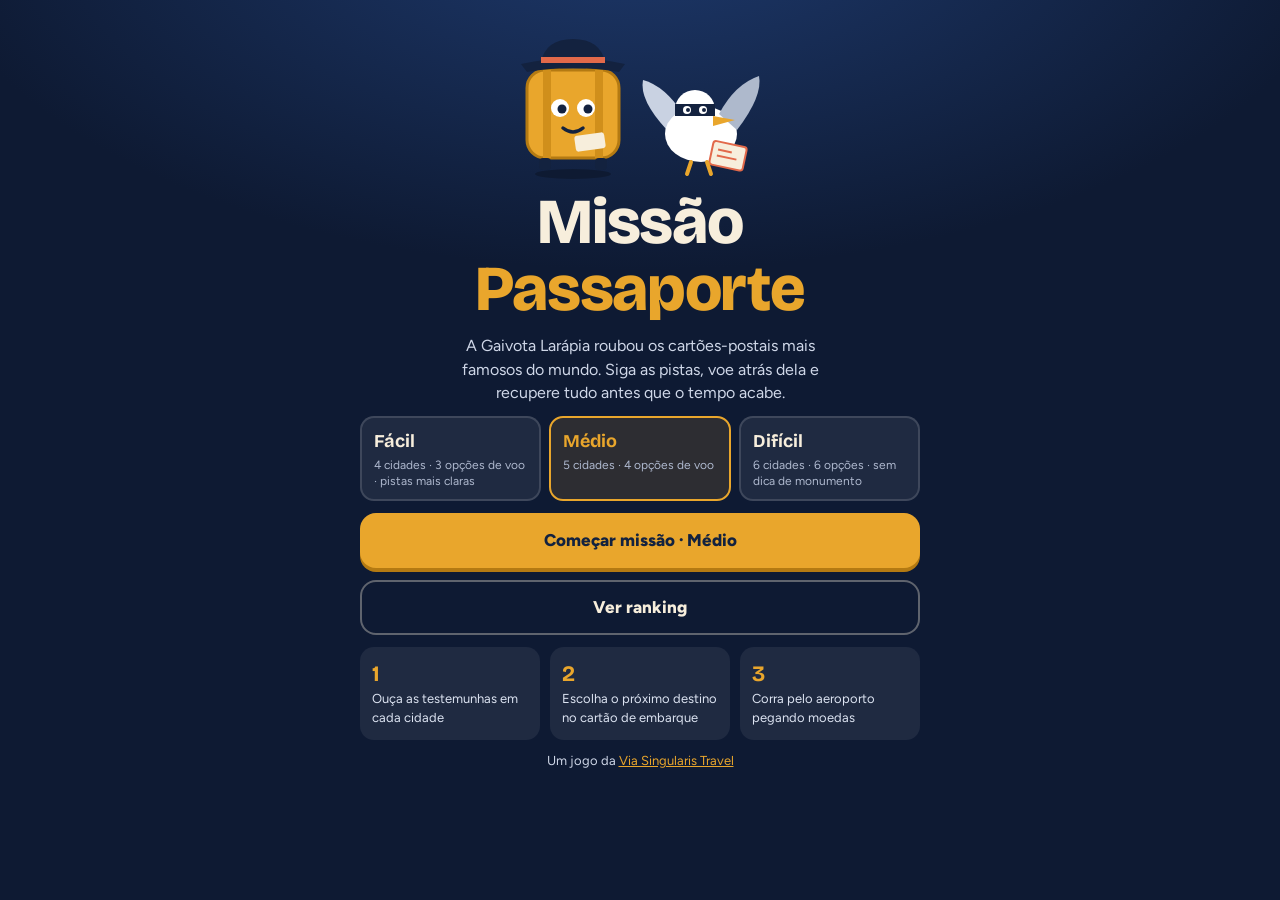
==== commit 0d1d7d02: "Jogo: ranking por nível com nomes mascarados" ====
--- a/jogo/index.html
+++ b/jogo/index.html
@@ -108,6 +108,24 @@
 .rank{display:inline-block;background:var(--ink);color:var(--amber);font-family:var(--display);font-weight:800;padding:8px 14px;border-radius:999px;transform:rotate(-2deg)}
 .foot{text-align:center;font-size:13px;color:#AEB8CE}
 .foot a{color:var(--amber)}
+.rkbox{width:100%;text-align:left;background:#fff;border-radius:16px;padding:12px;box-shadow:0 2px 0 var(--line)}
+.rkbox label{display:block;font-weight:800;font-size:14px;margin-bottom:6px}
+.rkbox .row{flex-wrap:nowrap}
+.rkbox input{flex:1 1 auto;min-width:0;border:2px solid var(--line);border-radius:12px;padding:10px 12px;font:inherit;font-size:16px;color:var(--ink);background:var(--paper)}
+.rkbox input:focus{outline:none;border-color:var(--amber)}
+.rkbox .btn{flex:0 0 auto;width:auto;padding:10px 16px;font-size:15px}
+.rkbox small{display:block;margin-top:6px;color:var(--muted);font-size:12px}
+.tabs3{display:grid;grid-template-columns:repeat(3,1fr);gap:6px;width:100%;background:var(--paper2);padding:4px;border-radius:14px}
+.tabs3 button{border:0;border-radius:10px;padding:9px 4px;font:inherit;font-weight:800;font-size:14px;background:transparent;color:var(--muted)}
+.tabs3 button.on{background:#fff;color:var(--ink);box-shadow:0 1px 0 var(--line)}
+.rk{list-style:none;margin:0;padding:0;width:100%;text-align:left}
+.rk li{display:grid;grid-template-columns:38px 1fr auto;align-items:center;gap:8px;padding:10px 6px;border-bottom:1px solid var(--line);font-size:15px}
+.rk li b{font-family:var(--display);color:var(--muted)}
+.rk li:nth-child(-n+3) b{color:var(--coral)}
+.rk li em{font-style:normal;font-weight:800;font-variant-numeric:tabular-nums}
+.rk li.me{background:#FFF4DC;border-radius:10px}
+.rk li.gap{display:block;text-align:center;color:var(--muted);padding:2px;border:0}
+.rk li.info{display:block;text-align:center;color:var(--muted);border:0}
 .toast{position:fixed;left:50%;bottom:calc(20px + env(safe-area-inset-bottom,0px));transform:translateX(-50%);background:var(--paper);color:var(--ink);font-weight:700;padding:10px 16px;border-radius:12px;z-index:9;box-shadow:0 8px 24px rgba(0,0,0,.35)}
 .sr{position:absolute;width:1px;height:1px;overflow:hidden;clip:rect(0 0 0 0)}
 @media (max-width:420px){.levels{grid-template-columns:1fr}.lvl{flex-direction:row;align-items:baseline;gap:10px}.photo img{height:200px}.how{grid-template-columns:1fr}.passes{grid-template-columns:1fr}.cast svg{height:120px}.cast .gull{height:88px}}
@@ -173,6 +191,9 @@
   custoPista: 2, custoVoo: 6, custoErro: 10, custoChute: 6,
 };
 
+/* ===== ranking (Supabase da agência; a chave publicável pode ficar no código) ===== */
+const RANK = { url: 'https://uznjtjqtcujbidncukbo.supabase.co', key: 'sb_publishable_6XxN2qU84tRtrwGYBzRHHA_s3P16jAV' };
+
 /* ===== níveis de dificuldade ===== */
 const NIVEIS = {
   facil:   { nome: 'Fácil',   desc: '4 cidades · 3 opções de voo · pistas mais claras', paradas: 4, horas: 120, opcoes: 3, corrida: 12000, vel: 240, mult: 1 },
@@ -354,6 +375,43 @@
   return cv;
 }
 
+/* ===== ranking ===== */
+function jogadorId() {
+  let id = store.get('mp-jogador', null);
+  if (!id) {
+    id = (crypto.randomUUID && crypto.randomUUID()) || 'xxxxxxxx-xxxx-4xxx-yxxx-xxxxxxxxxxxx'.replace(/[xy]/g, c => { const r = Math.random() * 16 | 0; return (c === 'x' ? r : (r & 3 | 8)).toString(16); });
+    store.set('mp-jogador', id);
+  }
+  return id;
+}
+// Dentro do app de roteiros, o nome do cliente vem preenchido.
+function nomeDoApp() { try { if (window.parent !== window && window.parent.vsJogador) return String(window.parent.vsJogador); } catch { /* site de outro domínio */ } return ''; }
+function origem() { return nomeDoApp() ? 'app' : (window.parent !== window ? 'site' : 'web'); }
+async function rpc(fn, body) {
+  const r = await fetch(RANK.url + '/rest/v1/rpc/' + fn, { method: 'POST', headers: { apikey: RANK.key, 'Content-Type': 'application/json' }, body: JSON.stringify(body) });
+  if (!r.ok) throw new Error('HTTP ' + r.status);
+  const t = await r.text(); return t ? JSON.parse(t) : null;
+}
+async function telaRanking(nv = NIVEL) {
+  app.innerHTML = `<section class="card msg">
+    <span class="eyebrow">Ranking</span><h2>Melhores detetives</h2>
+    <div class="tabs3" role="tablist">${Object.entries(NIVEIS).map(([k, n]) => `<button role="tab" aria-selected="${k === nv}" class="${k === nv ? 'on' : ''}" data-n="${k}">${n.nome}</button>`).join('')}</div>
+    <ol class="rk" id="rk"><li class="info">Carregando…</li></ol>
+    <p class="sub" style="font-size:13px;margin:0">Para proteger a privacidade, os nomes aparecem pela metade.</p>
+    <button class="btn" id="voltar">Voltar</button>
+  </section>`;
+  app.querySelectorAll('.tabs3 button').forEach(b => b.onclick = () => telaRanking(b.dataset.n));
+  $('#voltar').onclick = telaInicio;
+  const el = $('#rk');
+  try {
+    const rows = await rpc('jogo_top', { p_nivel: nv, p_jogador: jogadorId() }) || [];
+    if (!el.isConnected) return;
+    if (!rows.length) { el.innerHTML = '<li class="info">Ninguém pontuou neste nível ainda. Seja o primeiro!</li>'; return; }
+    el.innerHTML = rows.map(r => (r.posicao > 10 ? '<li class="gap">⋯</li>' : '') +
+      `<li class="${r.voce ? 'me' : ''}"><b>${r.posicao}º</b><span>${esc(r.nome)}${r.voce ? ' <small>(você)</small>' : ''}</span><em>${r.pontos}</em></li>`).join('');
+  } catch { if (el.isConnected) el.innerHTML = '<li class="info">Não deu para carregar o ranking agora. Confira a internet e tente de novo.</li>'; }
+}
+
 /* ===== telas ===== */
 function hud() {
   const low = S.horas <= 16;
@@ -372,11 +430,13 @@
     <p>A Gaivota Larápia roubou os cartões-postais mais famosos do mundo. Siga as pistas, voe atrás dela e recupere tudo antes que o tempo acabe.</p>
     <div class="levels" role="radiogroup" aria-label="Dificuldade">${Object.entries(NIVEIS).map(([k, n]) => `<button class="lvl${k === NIVEL ? ' on' : ''}" role="radio" aria-checked="${k === NIVEL}" data-n="${k}"><b>${n.nome}</b><small>${n.desc}</small></button>`).join('')}</div>
     <button class="btn" id="go">Começar missão · ${NIVEIS[NIVEL].nome}</button>
+    <button class="btn ghost" id="verrank">Ver ranking</button>
     <div class="how"><div><b>1</b>Ouça as testemunhas em cada cidade</div><div><b>2</b>Escolha o próximo destino no cartão de embarque</div><div><b>3</b>Corra pelo aeroporto pegando moedas</div></div>
     ${best ? `<p class="best">Seu recorde no ${NIVEIS[NIVEL].nome}: ${best} pontos</p>` : ''}
     <p class="foot">Um jogo da <a href="${JOGO.site}" target="_blank" rel="noopener">Via Singularis Travel</a></p>
   </section>`;
   $('#go').onclick = () => { novoCaso(); telaBriefing(); };
+  $('#verrank').onclick = () => telaRanking(NIVEL);
   app.querySelectorAll('.lvl').forEach(b => b.onclick = () => { store.set('mp-nivel', b.dataset.n); telaInicio(); });
 }
 
@@ -556,11 +616,23 @@
       ${N.mult !== 1 ? `<span>Nível ${N.nome} (× ${String(N.mult).replace('.', ',')})</span><span>${total - base >= 0 ? '+' : ''}${total - base}</span>` : ''}
       <span class="tot">Total</span><span class="tot">${total}</span></div>
     ${recorde ? '<p><b>Novo recorde!</b></p>' : best ? `<p class="sub">Seu recorde: ${best}</p>` : ''}
+    ${total > 0 ? `<div class="rkbox"><label for="rknome">Coloque seu nome no ranking</label>
+      <div class="row"><input id="rknome" maxlength="40" autocomplete="name" placeholder="Seu nome" value="${esc(nomeDoApp() || store.get('mp-nome', ''))}"><button class="btn" id="rksave">Salvar</button></div>
+      <small>No ranking aparece só metade: por exemplo, Beat*** Pere***</small></div>` : ''}
     <div class="row" style="width:100%"><button class="btn" id="share">Compartilhar</button><a class="btn dark" href="https://wa.me/?text=${encodeURIComponent(share)}" target="_blank" rel="noopener" style="text-decoration:none">Enviar no WhatsApp</a></div>
     <button class="btn ghost" id="again" style="color:var(--ink);box-shadow:inset 0 0 0 2px var(--line)">Jogar de novo</button>
   </section>
   <p class="foot">Gostou de viajar pelo mundo? <a href="${JOGO.site}" target="_blank" rel="noopener">Conheça as viagens da Via Singularis Travel</a></p>`;
   $('#again').onclick = () => { novoCaso(); telaBriefing(); };
+  const salvar = $('#rksave');
+  if (salvar) salvar.onclick = async () => {
+    const nome = $('#rknome').value.trim().replace(/\s+/g, ' ');
+    if (nome.length < 2) { toast('Digite seu nome para entrar no ranking.'); $('#rknome').focus(); return; }
+    store.set('mp-nome', nome);
+    salvar.disabled = true; salvar.textContent = 'Salvando…';
+    try { await rpc('jogo_registrar', { p_jogador: jogadorId(), p_nome: nome, p_nivel: NIVEL, p_pontos: total, p_origem: origem() }); telaRanking(NIVEL); }
+    catch { salvar.disabled = false; salvar.textContent = 'Salvar'; toast('Sem conexão com o ranking agora. Tente de novo.'); }
+  };
   const menu = document.createElement('button'); menu.className = 'btn ghost'; menu.textContent = 'Trocar nível'; menu.onclick = telaInicio; app.append(menu);
   $('#share').onclick = async () => {
     try { if (navigator.share) { await navigator.share({ title: 'Missão Passaporte', text: texto, url: JOGO.compartilhar }); return; } } catch (e) { if (e && e.name === 'AbortError') return; }
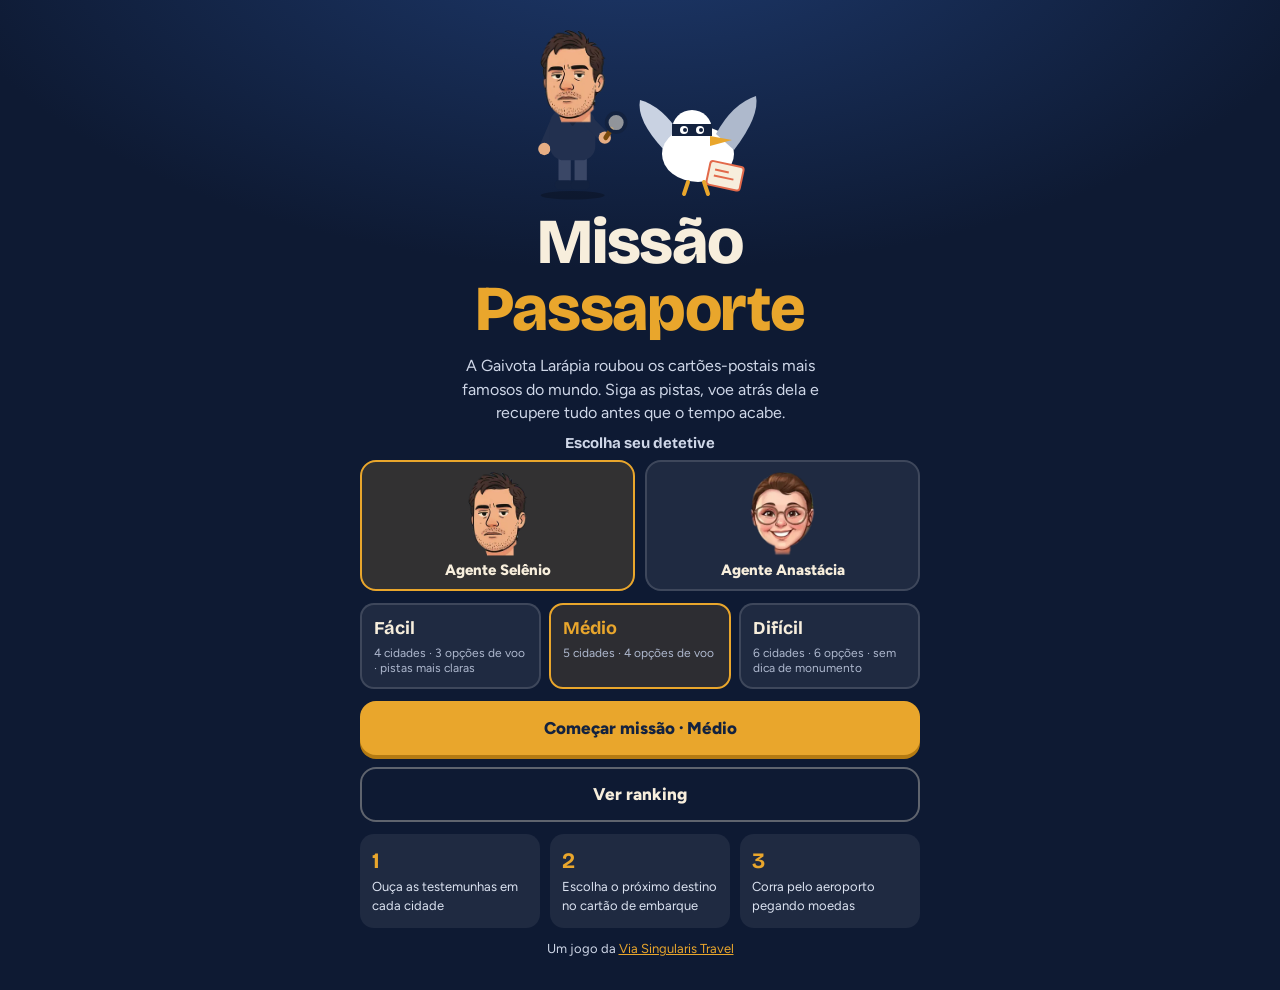
==== commit 1ad290e7: "Jogo: escolha de detetive (Agente Selênio e Agente Anastácia)" ====
--- a/jogo/index.html
+++ b/jogo/index.html
@@ -44,6 +44,16 @@
 .hero p{color:#CFD7E8;max-width:40ch}
 .cast{display:flex;align-items:flex-end;justify-content:center;gap:4px;margin:4px 0 -4px}
 .cast svg{height:150px;width:auto}
+.cast .heroi{height:170px}
+.heroi.festa{animation:pulo 1.1s ease-in-out infinite}
+@keyframes pulo{50%{transform:translateY(-10px)}}
+.pick{width:100%}
+.pick h3{margin:0 0 8px;font-size:15px;color:#CFD7E8;font-weight:700}
+.picks{display:grid;grid-template-columns:1fr 1fr;gap:10px}
+.pk{display:flex;flex-direction:column;align-items:center;gap:4px;background:rgba(255,255,255,.07);border:2px solid rgba(255,255,255,.14);border-radius:16px;padding:10px 6px 8px;color:var(--paper);font:inherit;font-weight:800;font-size:15px;cursor:pointer}
+.pk img{width:76px;height:84px;object-fit:contain;object-position:bottom}
+.pk.on{border-color:var(--amber);background:rgba(233,166,44,.16)}
+.pk:focus-visible{outline:3px solid #fff;outline-offset:3px}
 .cast .gull{height:110px;animation:bob 2.4s ease-in-out infinite}
 @keyframes bob{50%{transform:translateY(-8px) rotate(-3deg)}}
 
@@ -128,7 +138,7 @@
 .rk li.info{display:block;text-align:center;color:var(--muted);border:0}
 .toast{position:fixed;left:50%;bottom:calc(20px + env(safe-area-inset-bottom,0px));transform:translateX(-50%);background:var(--paper);color:var(--ink);font-weight:700;padding:10px 16px;border-radius:12px;z-index:9;box-shadow:0 8px 24px rgba(0,0,0,.35)}
 .sr{position:absolute;width:1px;height:1px;overflow:hidden;clip:rect(0 0 0 0)}
-@media (max-width:420px){.levels{grid-template-columns:1fr}.lvl{flex-direction:row;align-items:baseline;gap:10px}.photo img{height:200px}.how{grid-template-columns:1fr}.passes{grid-template-columns:1fr}.cast svg{height:120px}.cast .gull{height:88px}}
+@media (max-width:420px){.cast .heroi{height:140px}.levels{grid-template-columns:1fr}.lvl{flex-direction:row;align-items:baseline;gap:10px}.photo img{height:200px}.how{grid-template-columns:1fr}.passes{grid-template-columns:1fr}.cast svg{height:120px}.cast .gull{height:88px}}
 @media (prefers-reduced-motion:reduce){*{animation:none!important;transition:none!important}}
 </style>
 
@@ -236,21 +246,40 @@
   } catch { /* sem internet ou bloqueado: fica a silhueta */ }
 }
 
-/* ===== personagens (originais) ===== */
-const MALINHA = `<svg viewBox="0 0 120 150" role="img" aria-label="Agente Malinha, uma mala detetive">
-  <ellipse cx="60" cy="144" rx="38" ry="5" fill="rgba(0,0,0,.25)"/>
-  <rect x="44" y="30" width="32" height="14" rx="7" fill="none" stroke="#7A4A0C" stroke-width="6"/>
-  <rect x="14" y="40" width="92" height="88" rx="18" fill="#E9A62C"/>
-  <rect x="14" y="40" width="92" height="88" rx="18" fill="none" stroke="#B47A12" stroke-width="3"/>
-  <rect x="30" y="40" width="8" height="88" fill="#D08F1B"/><rect x="82" y="40" width="8" height="88" fill="#D08F1B"/>
-  <circle cx="47" cy="78" r="9" fill="#fff"/><circle cx="73" cy="78" r="9" fill="#fff"/>
-  <circle cx="49" cy="79" r="4.5" fill="#13223F"/><circle cx="75" cy="79" r="4.5" fill="#13223F"/>
-  <path d="M50 98 q10 8 20 0" fill="none" stroke="#13223F" stroke-width="3.5" stroke-linecap="round"/>
-  <rect x="62" y="104" width="30" height="16" rx="3" fill="#F7EEDC" transform="rotate(-8 77 112)"/>
-  <path d="M8 34 q52 -12 104 0 l-6 8 q-46 -8 -92 0z" fill="#13223F"/>
-  <path d="M28 33 q4 -24 32 -24 q28 0 32 24z" fill="#13223F"/><rect x="28" y="27" width="64" height="6" fill="#E2694A"/>
-  <rect x="26" y="128" width="12" height="12" rx="4" fill="#13223F"/><rect x="82" y="128" width="12" height="12" rx="4" fill="#13223F"/>
+/* ===== personagens ===== */
+// Detetives escolhidos pelo jogador: caricatura (cabeça) sobre um corpo desenhado aqui.
+const PERS = {
+  selenio:   { nome: 'Agente Selênio',   img: '[data-uri]', torso: '#22304F', calca: '#3A4766', pele: '#E7AE84' },
+  anastacia: { nome: 'Agente Anastácia', img: '[data-uri]', torso: '#A9CFE3', calca: '#4A78AE', pele: '#F2C4A6' },
+};
+let HEROI = 'selenio';
+// pose: 'normal' | 'festa' (braços para cima) | 'c1' / 'c2' (quadros da corrida)
+function heroiSVG(id, pose = 'normal') {
+  const P = PERS[id] || PERS.selenio, festa = pose === 'festa', c = pose === 'c1' ? 1 : pose === 'c2' ? -1 : 0;
+  const perna = (x, ang) => `<g transform="rotate(${ang} ${x + 6} 134)"><rect x="${x}" y="130" width="13" height="34" rx="6" fill="${P.calca}"/><rect x="${x - 4}" y="159" width="20" height="10" rx="5" fill="#13223F"/></g>`;
+  const braco = (x1, y1, x2, y2) => `<path d="M${x1} ${y1} L${x2} ${y2}" stroke="${P.torso}" stroke-width="12" stroke-linecap="round"/><circle cx="${x2}" cy="${y2}" r="6.5" fill="${P.pele}"/>`;
+  const esq = festa ? braco(42, 96, 26, 66) : c ? braco(42, 98, 36 + 16 * c, 124) : braco(42, 98, 30, 126);
+  const dir = festa ? braco(78, 96, 96, 66) : c ? braco(78, 98, 84 - 16 * c, 124) : braco(78, 98, 94, 114);
+  const lx = festa ? 104 : 106, ly = festa ? 54 : 98, hx = festa ? 97 : 95, hy = festa ? 66 : 114;
+  const lupa = (c || festa) ? '' : `<path d="M${hx} ${hy} L${lx - 5} ${ly + 7}" stroke="#7A4A0C" stroke-width="5" stroke-linecap="round"/><circle cx="${lx}" cy="${ly}" r="10" fill="rgba(247,238,220,.55)" stroke="#13223F" stroke-width="4"/>`;
+  return `<svg class="heroi${festa ? ' festa' : ''}" viewBox="0 0 120 180" role="img" aria-label="${P.nome}">
+  <ellipse cx="60" cy="175" rx="34" ry="4.5" fill="rgba(0,0,0,.25)"/>
+  ${perna(45, c * 30)}${perna(62, -c * 30)}
+  ${esq}
+  <rect x="36" y="84" width="48" height="54" rx="15" fill="${P.torso}"/>
+  <path d="M50 86 L60 100 L70 86" fill="none" stroke="rgba(0,0,0,.18)" stroke-width="3" stroke-linejoin="round"/>
+  ${dir}${lupa}
+  <image href="${P.img}" x="14" y="0" width="92" height="98" preserveAspectRatio="xMidYMax meet"/>
 </svg>`;
+}
+// quadros da corrida, desenhados no canvas como imagens
+const QUADROS = {};
+function quadrosHeroi(id) {
+  if (QUADROS[id]) return QUADROS[id];
+  return QUADROS[id] = ['c1', 'c2'].map(q => { const im = new Image(); im.src = 'data:image/svg+xml;charset=utf-8,' + encodeURIComponent(heroiSVG(id, q).replace('<svg ', '<svg xmlns="http://www.w3.org/2000/svg" xmlns:xlink="http://www.w3.org/1999/xlink" width="120" height="180" ')); return im; });
+}
+
+/* ===== vilã (original) ===== */
 const GAIVOTA = `<svg class="gull" viewBox="0 0 130 110" role="img" aria-label="Gaivota Larápia, com máscara e cartões-postais">
   <path d="M30 60 q-28 -30 -24 -50 q22 6 40 34z" fill="#C9D2E2"/>
   <ellipse cx="64" cy="64" rx="36" ry="28" fill="#fff"/>
@@ -423,11 +452,14 @@
 
 function telaInicio() {
   NIVEL = store.get('mp-nivel', 'medio'); if (!NIVEIS[NIVEL]) NIVEL = 'medio';
+  HEROI = store.get('mp-heroi', 'selenio'); if (!PERS[HEROI]) HEROI = 'selenio';
+  quadrosHeroi(HEROI);
   const best = store.get('mp-recorde-' + NIVEL, 0);
   app.innerHTML = `<section class="hero">
-    <div class="cast">${MALINHA}${GAIVOTA}</div>
+    <div class="cast">${heroiSVG(HEROI)}${GAIVOTA}</div>
     <h1>Missão<span>Passaporte</span></h1>
     <p>A Gaivota Larápia roubou os cartões-postais mais famosos do mundo. Siga as pistas, voe atrás dela e recupere tudo antes que o tempo acabe.</p>
+    <div class="pick"><h3>Escolha seu detetive</h3><div class="picks" role="radiogroup" aria-label="Personagem">${Object.entries(PERS).map(([k, P]) => `<button class="pk${k === HEROI ? ' on' : ''}" role="radio" aria-checked="${k === HEROI}" data-h="${k}"><img src="${P.img}" alt="">${P.nome}</button>`).join('')}</div></div>
     <div class="levels" role="radiogroup" aria-label="Dificuldade">${Object.entries(NIVEIS).map(([k, n]) => `<button class="lvl${k === NIVEL ? ' on' : ''}" role="radio" aria-checked="${k === NIVEL}" data-n="${k}"><b>${n.nome}</b><small>${n.desc}</small></button>`).join('')}</div>
     <button class="btn" id="go">Começar missão · ${NIVEIS[NIVEL].nome}</button>
     <button class="btn ghost" id="verrank">Ver ranking</button>
@@ -437,6 +469,7 @@
   </section>`;
   $('#go').onclick = () => { novoCaso(); telaBriefing(); };
   $('#verrank').onclick = () => telaRanking(NIVEL);
+  app.querySelectorAll('.pk').forEach(b => b.onclick = () => { store.set('mp-heroi', b.dataset.h); telaInicio(); });
   app.querySelectorAll('.lvl').forEach(b => b.onclick = () => { store.set('mp-nivel', b.dataset.n); telaInicio(); });
 }
 
@@ -527,7 +560,7 @@
     <button class="btn ghost" id="skip">Pular corrida</button></section>`;
   const cv = $('#run'), x = cv.getContext('2d'), W = 480, H = 300, G = 250;
   const DUR = NIVEIS[NIVEL].corrida, V0 = NIVEIS[NIVEL].vel; let t0 = null, last = 0, coins = 0, hits = 0, inv = 0;
-  const p = { x: 70, y: G, vy: 0, w: 46, h: 54 };
+  const p = { x: 70, y: G, vy: 0, w: 40, h: 70 };
   const items = []; let spawn = 0, speed = V0, bgX = 0, done = false;
   const jump = () => { if (p.y >= G - .5) { p.vy = -760; } };
   const key = e => { if (e.code === 'Space' || e.code === 'ArrowUp') { e.preventDefault(); jump(); } };
@@ -539,16 +572,13 @@
     telaChegada(coins, hits);
   };
   $('#skip').onclick = end;
+  const QD = quadrosHeroi(HEROI);
   function drawP() {
     if (inv > 0 && Math.floor(inv / 80) % 2) return;
-    const bx = p.x, by = p.y - p.h;
-    x.fillStyle = '#7A4A0C'; x.fillRect(bx + 15, by - 8, 16, 4); x.fillRect(bx + 15, by - 8, 4, 10); x.fillRect(bx + 27, by - 8, 4, 10);
-    x.fillStyle = '#E9A62C'; x.beginPath(); x.roundRect(bx, by, p.w, p.h - 6, 10); x.fill();
-    x.fillStyle = '#fff'; x.beginPath(); x.arc(bx + 17, by + 20, 6, 0, 7); x.arc(bx + 31, by + 20, 6, 0, 7); x.fill();
-    x.fillStyle = '#13223F'; x.beginPath(); x.arc(bx + 19, by + 21, 3, 0, 7); x.arc(bx + 33, by + 21, 3, 0, 7); x.fill();
-    x.fillRect(bx - 4, by - 2, p.w + 8, 5); x.fillRect(bx + 8, by - 12, p.w - 16, 11);
-    const leg = (performance.now() / 90) % 2 < 1 && p.y >= G - .5;
-    x.fillRect(bx + 8, by + p.h - 6, 9, leg ? 6 : 3); x.fillRect(bx + p.w - 17, by + p.h - 6, 9, leg ? 3 : 6);
+    const no_chao = p.y >= G - .5, q = no_chao ? QD[Math.floor(performance.now() / 120) % 2] : QD[0];
+    const w = 58, h = 87; // 120x180 em escala
+    if (q.complete && q.naturalWidth) x.drawImage(q, p.x + p.w / 2 - w / 2, p.y - h + 4, w, h);
+    else { x.fillStyle = PERS[HEROI].torso; x.beginPath(); x.roundRect(p.x, p.y - p.h, p.w, p.h, 10); x.fill(); }
   }
   function frame(ts) {
     if (!t0) { t0 = ts; last = ts; }
@@ -607,7 +637,7 @@
   const texto = venceu ? `Peguei a Gaivota Larápia e recuperei ${postais} cartões-postais! Fiz ${total} pontos no nível ${N.nome} da Missão Passaporte. Consegue me superar?` : `A Gaivota Larápia escapou de mim depois de ${postais} cidades. Fiz ${total} pontos na Missão Passaporte. Tenta você!`;
   const share = `${texto} ${JOGO.compartilhar}`;
   app.innerHTML = `<section class="card msg">
-    <div class="cast" style="margin:0">${venceu ? MALINHA : GAIVOTA}</div>
+    <div class="cast" style="margin:0">${venceu ? heroiSVG(HEROI, 'festa') : GAIVOTA}</div>
     <span class="eyebrow">${venceu ? 'Missão cumprida' : 'Tempo esgotado'}</span>
     <h2>${venceu ? 'Gaivota capturada!' : 'A Gaivota escapou!'}</h2>
     <span class="rank">${rank}</span>
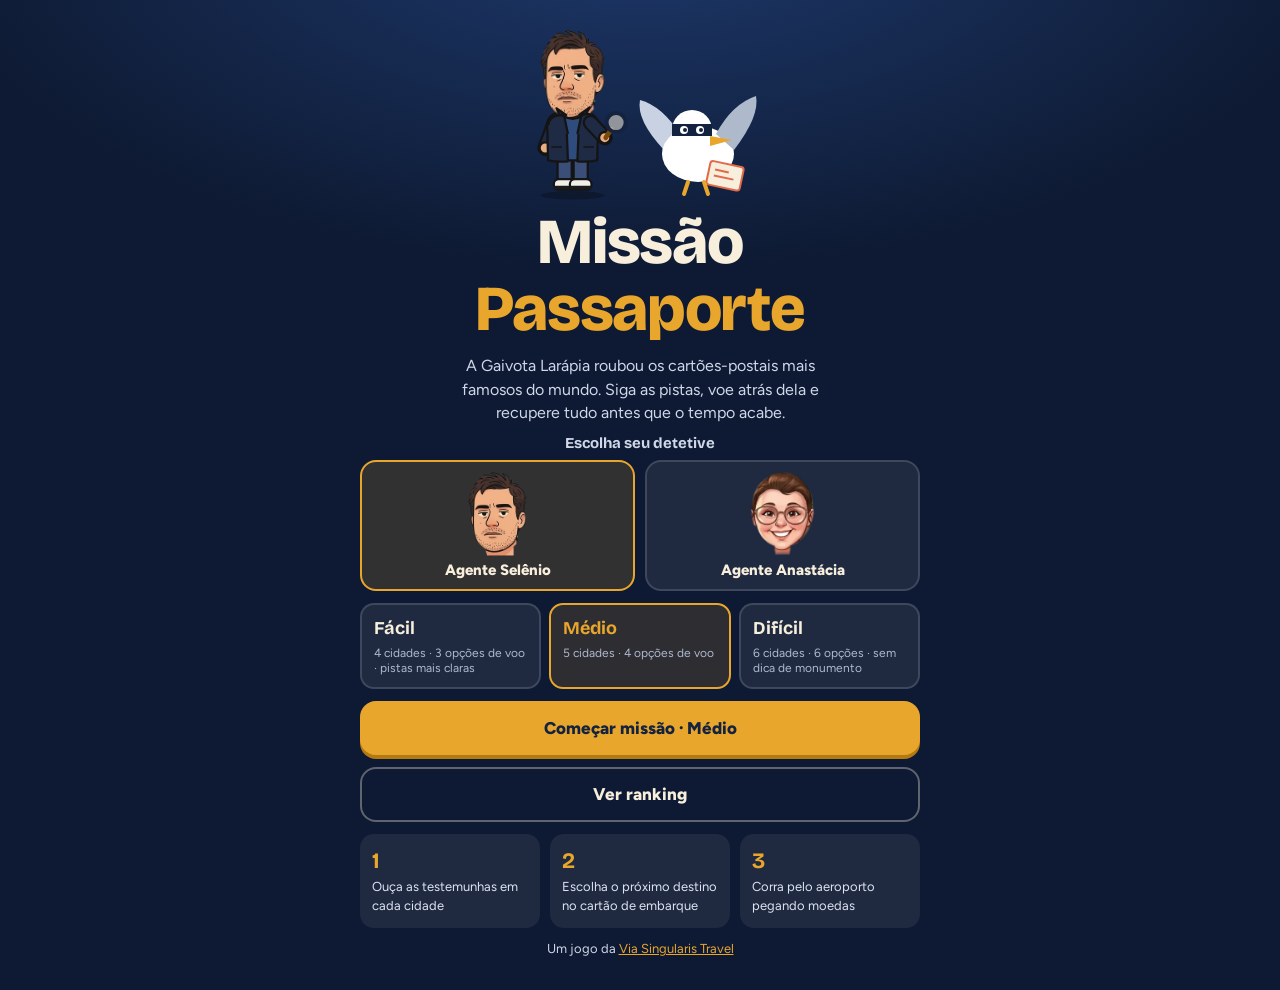
==== commit 9ba6e3bd: "Jogo: corpos novos dos detetives" ====
--- a/jogo/index.html
+++ b/jogo/index.html
@@ -249,27 +249,50 @@
 /* ===== personagens ===== */
 // Detetives escolhidos pelo jogador: caricatura (cabeça) sobre um corpo desenhado aqui.
 const PERS = {
-  selenio:   { nome: 'Agente Selênio',   img: '[data-uri]', torso: '#22304F', calca: '#3A4766', pele: '#E7AE84' },
-  anastacia: { nome: 'Agente Anastácia', img: '[data-uri]', torso: '#A9CFE3', calca: '#4A78AE', pele: '#F2C4A6' },
+  selenio:   { nome: 'Agente Selênio',   img: '[data-uri]', estilo: 'jaqueta', jaqueta: '#1F2A44', camisa: '#2F4C7E', calca: '#3B4E78', tenis: '#F2EFE8', sola: '#1A1A1A', pele: '#E7AE84', linha: '#141414', lw: 2.4 },
+  anastacia: { nome: 'Agente Anastácia', img: '[data-uri]', estilo: 'camiseta', camisa: '#A9CFE3', calca: '#4A78AE', bermuda: true, tenis: '#F2EFE8', sola: '#4A78AE', pele: '#F2C4A6', linha: '#6B4A3A', lw: 1.6 },
 };
 let HEROI = 'selenio';
 // pose: 'normal' | 'festa' (braços para cima) | 'c1' / 'c2' (quadros da corrida)
 function heroiSVG(id, pose = 'normal') {
   const P = PERS[id] || PERS.selenio, festa = pose === 'festa', c = pose === 'c1' ? 1 : pose === 'c2' ? -1 : 0;
-  const perna = (x, ang) => `<g transform="rotate(${ang} ${x + 6} 134)"><rect x="${x}" y="130" width="13" height="34" rx="6" fill="${P.calca}"/><rect x="${x - 4}" y="159" width="20" height="10" rx="5" fill="#13223F"/></g>`;
-  const braco = (x1, y1, x2, y2) => `<path d="M${x1} ${y1} L${x2} ${y2}" stroke="${P.torso}" stroke-width="12" stroke-linecap="round"/><circle cx="${x2}" cy="${y2}" r="6.5" fill="${P.pele}"/>`;
-  const esq = festa ? braco(42, 96, 26, 66) : c ? braco(42, 98, 36 + 16 * c, 124) : braco(42, 98, 30, 126);
-  const dir = festa ? braco(78, 96, 96, 66) : c ? braco(78, 98, 84 - 16 * c, 124) : braco(78, 98, 94, 114);
-  const lx = festa ? 104 : 106, ly = festa ? 54 : 98, hx = festa ? 97 : 95, hy = festa ? 66 : 114;
+  const L = P.linha, W = P.lw, st = `stroke="${L}" stroke-width="${W}" stroke-linejoin="round"`;
+  const traco = (d, cor, larg) => `<path d="${d}" stroke="${L}" stroke-width="${larg + W * 2}" stroke-linecap="round" fill="none"/><path d="${d}" stroke="${cor}" stroke-width="${larg}" stroke-linecap="round" fill="none"/>`;
+  const perna = (x, ang) => `<g transform="rotate(${ang} ${x + 7} 134)">` + (P.bermuda
+      ? `<rect x="${x + 2}" y="149" width="11" height="14" rx="5" fill="${P.pele}" ${st}/><rect x="${x}" y="128" width="15" height="24" rx="5" fill="${P.calca}" ${st}/><rect x="${x - 1}" y="148" width="17" height="5" rx="2" fill="#5D8AC0" ${st}/>`
+      : `<rect x="${x}" y="128" width="15" height="35" rx="6" fill="${P.calca}" ${st}/>`)
+    + `<rect x="${x - 4}" y="158" width="23" height="11" rx="5.5" fill="${P.tenis}" ${st}/><rect x="${x - 4}" y="165" width="23" height="4" rx="2" fill="${P.sola}"/></g>`;
+  const braco = (x1, y1, x2, y2) => {
+    if (P.estilo === 'jaqueta') return traco(`M${x1} ${y1} L${x2} ${y2}`, P.jaqueta, 12) + `<circle cx="${x2}" cy="${y2}" r="6" fill="${P.pele}" ${st}/>`;
+    const mx = x1 + (x2 - x1) * .28, my = y1 + (y2 - y1) * .28; // manga curta + antebraço
+    return traco(`M${mx} ${my} L${x2} ${y2}`, P.pele, 8.5) + traco(`M${x1} ${y1} L${mx} ${my}`, P.camisa, 12) + `<circle cx="${x2}" cy="${y2}" r="5.5" fill="${P.pele}" ${st}/>`;
+  };
+  const esq = festa ? braco(41, 97, 26, 66) : c ? braco(41, 98, 37 + 15 * c, 124) : braco(41, 98, 31, 125);
+  const dir = festa ? braco(79, 97, 95, 66) : c ? braco(79, 98, 83 - 15 * c, 124) : braco(79, 98, 94, 114);
+  const lx = 106, ly = 98, hx = 95, hy = 114;
   const lupa = (c || festa) ? '' : `<path d="M${hx} ${hy} L${lx - 5} ${ly + 7}" stroke="#7A4A0C" stroke-width="5" stroke-linecap="round"/><circle cx="${lx}" cy="${ly}" r="10" fill="rgba(247,238,220,.55)" stroke="#13223F" stroke-width="4"/>`;
+  const tronco = P.estilo === 'jaqueta'
+    ? `<rect x="47" y="87" width="26" height="51" fill="${P.camisa}" ${st}/>
+  <path d="M33 100 Q34 89 47 87 L53 88 L55 139 Q44 140 34 138 Z" fill="${P.jaqueta}" ${st}/>
+  <path d="M87 100 Q86 89 73 87 L67 88 L65 139 Q76 140 86 138 Z" fill="${P.jaqueta}" ${st}/>
+  <path d="M47 87 L43 79 L54 85 Z M73 87 L77 79 L66 85 Z" fill="${P.jaqueta}" ${st}/>
+  <path d="M38 124 L48 124 M72 124 L82 124" stroke="${L}" stroke-width="1.6" stroke-linecap="round"/>`
+    : `<path d="M35 99 Q37 88 50 87 L70 87 Q83 88 85 99 L87 134 Q60 141 33 134 Z" fill="${P.camisa}" ${st}/>
+  <path d="M52 87.5 L60 100 L68 87.5 Z" fill="${P.pele}" ${st}/>`;
   return `<svg class="heroi${festa ? ' festa' : ''}" viewBox="0 0 120 180" role="img" aria-label="${P.nome}">
   <ellipse cx="60" cy="175" rx="34" ry="4.5" fill="rgba(0,0,0,.25)"/>
-  ${perna(45, c * 30)}${perna(62, -c * 30)}
+  ${perna(44, c * 30)}${perna(61, -c * 30)}
   ${esq}
-  <rect x="36" y="84" width="48" height="54" rx="15" fill="${P.torso}"/>
-  <path d="M50 86 L60 100 L70 86" fill="none" stroke="rgba(0,0,0,.18)" stroke-width="3" stroke-linejoin="round"/>
+  <path d="M51 80 L69 80 L71 93 L49 93 Z" fill="${P.pele}"/>
+  ${tronco}
+  <image href="${P.img}" x="14" y="0" width="92" height="98" preserveAspectRatio="xMidYMax meet"/>
+  ${P.estilo === 'jaqueta' ? `<path d="M50 91 Q60 97 70 91 L68 108 L52 108 Z" fill="${P.camisa}"/>
+  <path d="M34 101 Q35 91 46 90 L51 91 L55 110 L36 110 Z M86 101 Q85 90 74 88 L69 91 L65 110 L84 110 Z" fill="${P.jaqueta}"/>
+  <path d="M50 91 Q60 97 70 91 M34 101 Q35 91 46 90 L51 91 L55 110 M86 101 Q85 90 74 88 L69 91 L65 110" fill="none" ${st}/>
+  <path d="M46 90 L43 83 L53 90 Z M74 89 L78 82 L67 90 Z" fill="${P.jaqueta}" ${st}/>` : `<path d="M50 91 L60 104 L70 91 Z" fill="${P.pele}"/>
+  <path d="M35 99 Q37 91 49 90 L60 104 L71 90 Q83 91 85 99 L86 110 L34 110 Z" fill="${P.camisa}"/>
+  <path d="M35 99 Q37 91 49 90 L60 104 L71 90 Q83 91 85 99" fill="none" ${st}/>`}
   ${dir}${lupa}
-  <image href="${P.img}" x="14" y="0" width="92" height="98" preserveAspectRatio="xMidYMax meet"/>
 </svg>`;
 }
 // quadros da corrida, desenhados no canvas como imagens
@@ -578,7 +601,7 @@
     const no_chao = p.y >= G - .5, q = no_chao ? QD[Math.floor(performance.now() / 120) % 2] : QD[0];
     const w = 58, h = 87; // 120x180 em escala
     if (q.complete && q.naturalWidth) x.drawImage(q, p.x + p.w / 2 - w / 2, p.y - h + 4, w, h);
-    else { x.fillStyle = PERS[HEROI].torso; x.beginPath(); x.roundRect(p.x, p.y - p.h, p.w, p.h, 10); x.fill(); }
+    else { x.fillStyle = PERS[HEROI].camisa; x.beginPath(); x.roundRect(p.x, p.y - p.h, p.w, p.h, 10); x.fill(); }
   }
   function frame(ts) {
     if (!t0) { t0 = ts; last = ts; }
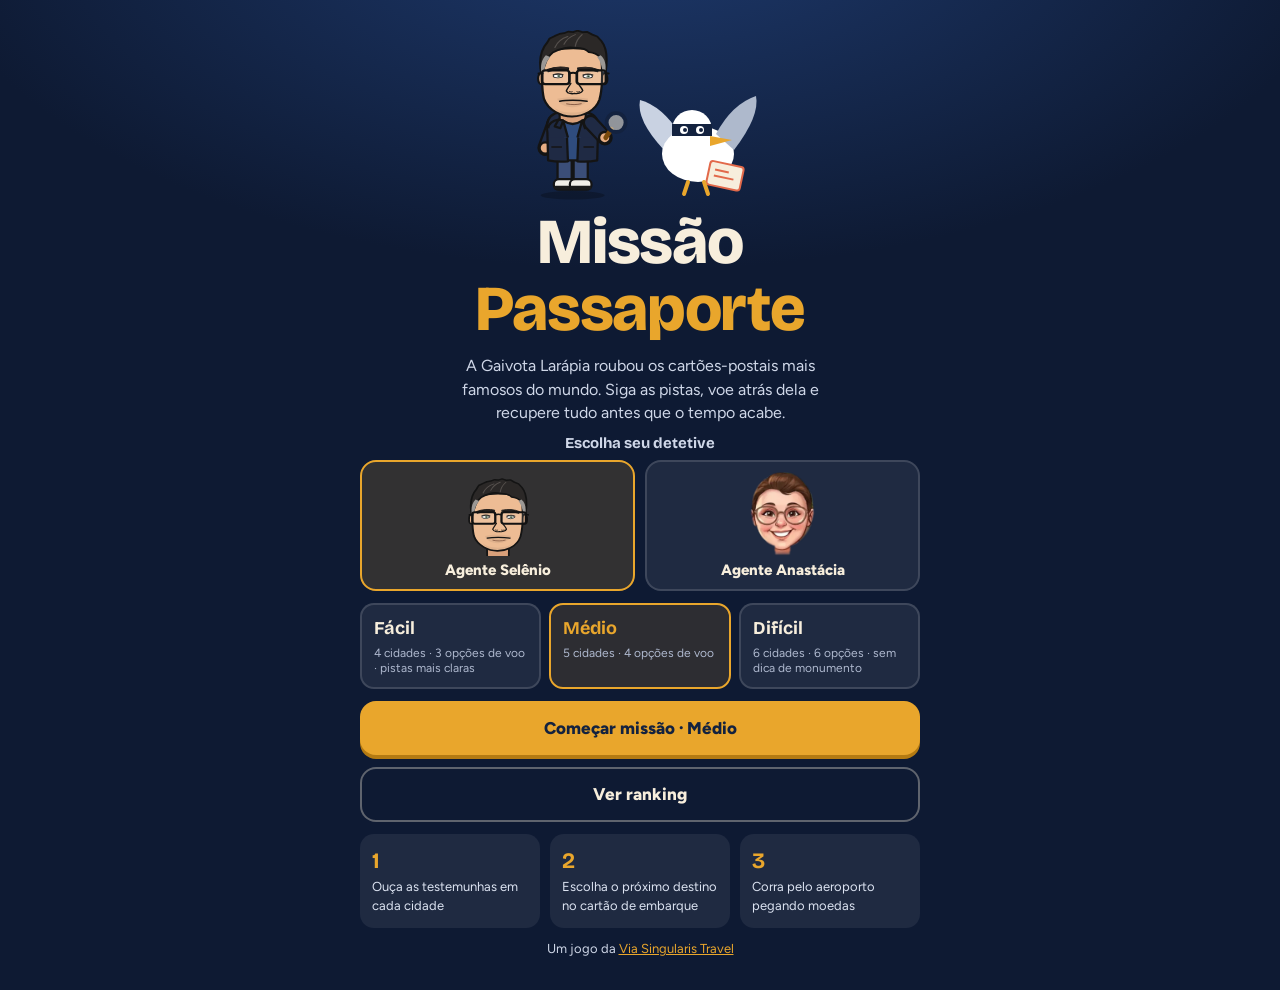
==== commit 5a5d6544: "Jogo: novo rosto do Agente Selênio" ====
--- a/jogo/index.html
+++ b/jogo/index.html
@@ -51,7 +51,7 @@
 .pick h3{margin:0 0 8px;font-size:15px;color:#CFD7E8;font-weight:700}
 .picks{display:grid;grid-template-columns:1fr 1fr;gap:10px}
 .pk{display:flex;flex-direction:column;align-items:center;gap:4px;background:rgba(255,255,255,.07);border:2px solid rgba(255,255,255,.14);border-radius:16px;padding:10px 6px 8px;color:var(--paper);font:inherit;font-weight:800;font-size:15px;cursor:pointer}
-.pk img{width:76px;height:84px;object-fit:contain;object-position:bottom}
+.pk img,.pk .pkimg{width:76px;height:84px;object-fit:contain;object-position:bottom}
 .pk.on{border-color:var(--amber);background:rgba(233,166,44,.16)}
 .pk:focus-visible{outline:3px solid #fff;outline-offset:3px}
 .cast .gull{height:110px;animation:bob 2.4s ease-in-out infinite}
@@ -249,9 +249,12 @@
 /* ===== personagens ===== */
 // Detetives escolhidos pelo jogador: caricatura (cabeça) sobre um corpo desenhado aqui.
 const PERS = {
-  selenio:   { nome: 'Agente Selênio',   img: '[data-uri]', estilo: 'jaqueta', jaqueta: '#1F2A44', camisa: '#2F4C7E', calca: '#3B4E78', tenis: '#F2EFE8', sola: '#1A1A1A', pele: '#E7AE84', linha: '#141414', lw: 2.4 },
+  selenio:   { nome: 'Agente Selênio',   estilo: 'jaqueta', jaqueta: '#1F2A44', camisa: '#2F4C7E', calca: '#3B4E78', tenis: '#F2EFE8', sola: '#1A1A1A', pele: '#E7AE84', linha: '#141414', lw: 2.4 },
   anastacia: { nome: 'Agente Anastácia', img: '[data-uri]', estilo: 'camiseta', camisa: '#A9CFE3', calca: '#4A78AE', bermuda: true, tenis: '#F2EFE8', sola: '#4A78AE', pele: '#F2C4A6', linha: '#6B4A3A', lw: 1.6 },
 };
+// Rosto do Agente Selênio desenhado a partir de foto do Renato (vetor), com gola própria.
+PERS.selenio.cabeca = `<g transform="translate(60 0) scale(0.08 0.068) translate(-965 -228)" stroke-linejoin="round" stroke-linecap="round">  <path d="M790 1380 L795 1720 L1135 1720 L1140 1380 Z" fill="#D9A07A" stroke="#141414" stroke-width="28"/>  <ellipse cx="548" cy="985" rx="40" ry="86" fill="#E8B48C" stroke="#141414" stroke-width="28"/>  <ellipse cx="1385" cy="990" rx="40" ry="86" fill="#E8B48C" stroke="#141414" stroke-width="28"/>  <path d="M575 640 C555 900 545 1100 585 1300 C640 1480 820 1578 960 1575 C1110 1572 1270 1482 1320 1310 C1365 1120 1362 900 1345 640 C1300 470 650 470 575 640 Z" fill="#EDBC94" stroke="#141414" stroke-width="30"/>  <path d="M760 1300 C860 1265 1060 1265 1170 1300 C1150 1380 1060 1430 960 1432 C860 1430 780 1380 760 1300 Z" fill="rgba(70,55,45,.08)"/>  <path d="M720 1430 C800 1540 1110 1545 1200 1430 C1150 1530 1060 1572 960 1572 C860 1572 770 1530 720 1430 Z" fill="rgba(70,55,45,.08)"/>  <path d="M548 905 C520 730 538 540 630 420 L660 360 L730 320 L790 290 L850 278 L910 252 L970 260 L1030 238 L1095 262 L1160 258 L1225 300 L1290 330 L1345 400 C1415 500 1425 700 1402 880 C1375 790 1352 712 1330 655 C1290 600 1235 578 1180 572 C1140 525 1075 505 1000 508 C920 485 800 510 700 580 C625 645 588 765 568 905 Z" fill="#2B2827" stroke="#141414" stroke-width="28"/>  <path d="M552 900 C538 790 550 690 610 620 L668 650 C615 720 592 810 585 900 Z" fill="#9B9895"/>  <path d="M1398 880 C1410 770 1395 680 1335 620 L1290 648 C1335 720 1355 805 1362 880 Z" fill="#9B9895"/>  <path d="M1000 300 C930 330 880 380 850 450 M1090 300 C1040 350 1010 410 1000 480 M900 330 C820 360 760 420 730 500" fill="none" stroke="#55504D" stroke-width="16"/>  <path d="M630 842 C720 800 830 795 912 818 L906 856 C820 836 720 842 640 878 Z" fill="#26211F" stroke="#141414" stroke-width="14"/>  <path d="M1030 818 C1120 798 1225 804 1305 846 L1296 880 C1220 846 1120 838 1036 856 Z" fill="#26211F" stroke="#141414" stroke-width="14"/>  <ellipse cx="770" cy="945" rx="62" ry="28" fill="#fff" stroke="#141414" stroke-width="14"/>  <circle cx="782" cy="946" r="22" fill="#6E8B6E"/><circle cx="782" cy="946" r="10" fill="#141414"/>  <ellipse cx="1165" cy="948" rx="62" ry="28" fill="#fff" stroke="#141414" stroke-width="14"/>  <circle cx="1172" cy="949" r="22" fill="#6E8B6E"/><circle cx="1172" cy="949" r="10" fill="#141414"/>  <path d="M708 925 C750 905 800 905 838 925 M1102 928 C1145 908 1195 908 1232 928" fill="none" stroke="#141414" stroke-width="16"/>  <rect x="560" y="858" width="362" height="212" rx="40" fill="rgba(255,255,255,.10)" stroke="#121212" stroke-width="36"/>  <rect x="1020" y="858" width="385" height="212" rx="40" fill="rgba(255,255,255,.10)" stroke="#121212" stroke-width="36"/>  <path d="M922 905 Q970 882 1020 905 M560 900 L515 905 M1405 900 L1440 905" fill="none" stroke="#121212" stroke-width="30"/>  <path d="M940 1060 C918 1110 888 1142 882 1176 C900 1220 958 1228 990 1214 C1028 1226 1084 1210 1098 1172 C1090 1140 1062 1110 1040 1060" fill="none" stroke="#141414" stroke-width="20"/>  <path d="M922 1185 C935 1195 950 1196 960 1190 M1020 1190 C1030 1196 1048 1196 1060 1185" fill="none" stroke="#141414" stroke-width="12"/>  <path d="M795 1338 C880 1318 1050 1318 1155 1338" fill="none" stroke="#141414" stroke-width="22"/>  <path d="M885 1378 C950 1394 1020 1394 1078 1376" fill="none" stroke="#7A4E3A" stroke-width="12"/></g>`;
+PERS.selenio.gola = `<path d="M50 96 Q60 103 70 96 L69 114 L51 114 Z" fill="#2F4C7E"/><path d="M34 104 Q35 97 45 95 L50 96 L55 114 L36 114 Z M86 104 Q85 97 75 95 L70 96 L65 114 L84 114 Z" fill="#1F2A44"/><path d="M50 96 Q60 103 70 96 M34 104 Q35 97 45 95 L50 96 L55 114 M86 104 Q85 97 75 95 L70 96 L65 114" fill="none" stroke="#141414" stroke-width="2.4" stroke-linejoin="round"/><path d="M45 95 L50 96 L47 104 L41 102 Z M75 95 L70 96 L73 104 L79 102 Z" fill="#1F2A44" stroke="#141414" stroke-width="2.4" stroke-linejoin="round"/>`;
 let HEROI = 'selenio';
 // pose: 'normal' | 'festa' (braços para cima) | 'c1' / 'c2' (quadros da corrida)
 function heroiSVG(id, pose = 'normal') {
@@ -285,8 +288,8 @@
   ${esq}
   <path d="M51 80 L69 80 L71 93 L49 93 Z" fill="${P.pele}"/>
   ${tronco}
-  <image href="${P.img}" x="14" y="0" width="92" height="98" preserveAspectRatio="xMidYMax meet"/>
-  ${P.estilo === 'jaqueta' ? `<path d="M50 91 Q60 97 70 91 L68 108 L52 108 Z" fill="${P.camisa}"/>
+  ${P.cabeca || `<image href="${P.img}" x="14" y="0" width="92" height="98" preserveAspectRatio="xMidYMax meet"/>`}
+  ${P.gola ? P.gola : P.estilo === 'jaqueta' ? `<path d="M50 91 Q60 97 70 91 L68 108 L52 108 Z" fill="${P.camisa}"/>
   <path d="M34 101 Q35 91 46 90 L51 91 L55 110 L36 110 Z M86 101 Q85 90 74 88 L69 91 L65 110 L84 110 Z" fill="${P.jaqueta}"/>
   <path d="M50 91 Q60 97 70 91 M34 101 Q35 91 46 90 L51 91 L55 110 M86 101 Q85 90 74 88 L69 91 L65 110" fill="none" ${st}/>
   <path d="M46 90 L43 83 L53 90 Z M74 89 L78 82 L67 90 Z" fill="${P.jaqueta}" ${st}/>` : `<path d="M50 91 L60 104 L70 91 Z" fill="${P.pele}"/>
@@ -482,7 +485,7 @@
     <div class="cast">${heroiSVG(HEROI)}${GAIVOTA}</div>
     <h1>Missão<span>Passaporte</span></h1>
     <p>A Gaivota Larápia roubou os cartões-postais mais famosos do mundo. Siga as pistas, voe atrás dela e recupere tudo antes que o tempo acabe.</p>
-    <div class="pick"><h3>Escolha seu detetive</h3><div class="picks" role="radiogroup" aria-label="Personagem">${Object.entries(PERS).map(([k, P]) => `<button class="pk${k === HEROI ? ' on' : ''}" role="radio" aria-checked="${k === HEROI}" data-h="${k}"><img src="${P.img}" alt="">${P.nome}</button>`).join('')}</div></div>
+    <div class="pick"><h3>Escolha seu detetive</h3><div class="picks" role="radiogroup" aria-label="Personagem">${Object.entries(PERS).map(([k, P]) => `<button class="pk${k === HEROI ? ' on' : ''}" role="radio" aria-checked="${k === HEROI}" data-h="${k}">${P.cabeca ? `<svg class="pkimg" viewBox="12 -2 96 94" aria-hidden="true">${P.cabeca}</svg>` : `<img src="${P.img}" alt="">`}${P.nome}</button>`).join('')}</div></div>
     <div class="levels" role="radiogroup" aria-label="Dificuldade">${Object.entries(NIVEIS).map(([k, n]) => `<button class="lvl${k === NIVEL ? ' on' : ''}" role="radio" aria-checked="${k === NIVEL}" data-n="${k}"><b>${n.nome}</b><small>${n.desc}</small></button>`).join('')}</div>
     <button class="btn" id="go">Começar missão · ${NIVEIS[NIVEL].nome}</button>
     <button class="btn ghost" id="verrank">Ver ranking</button>
